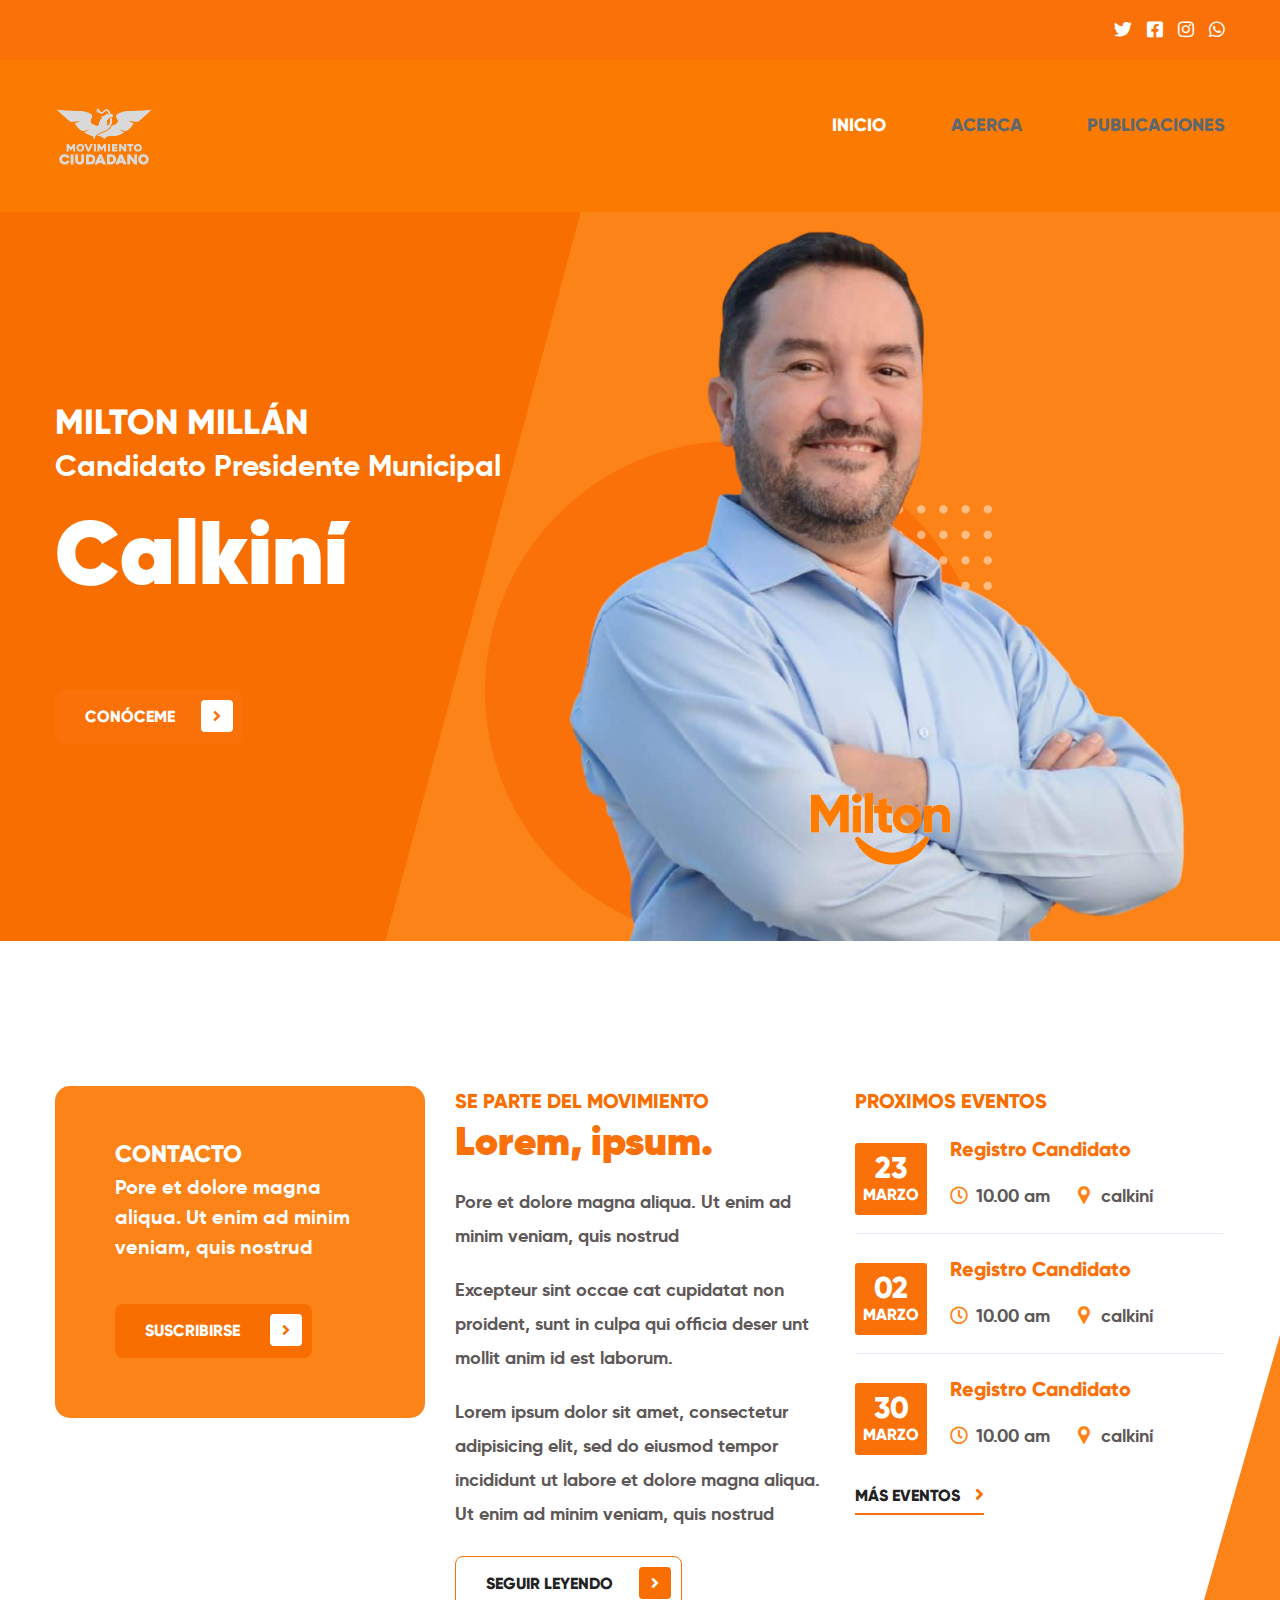
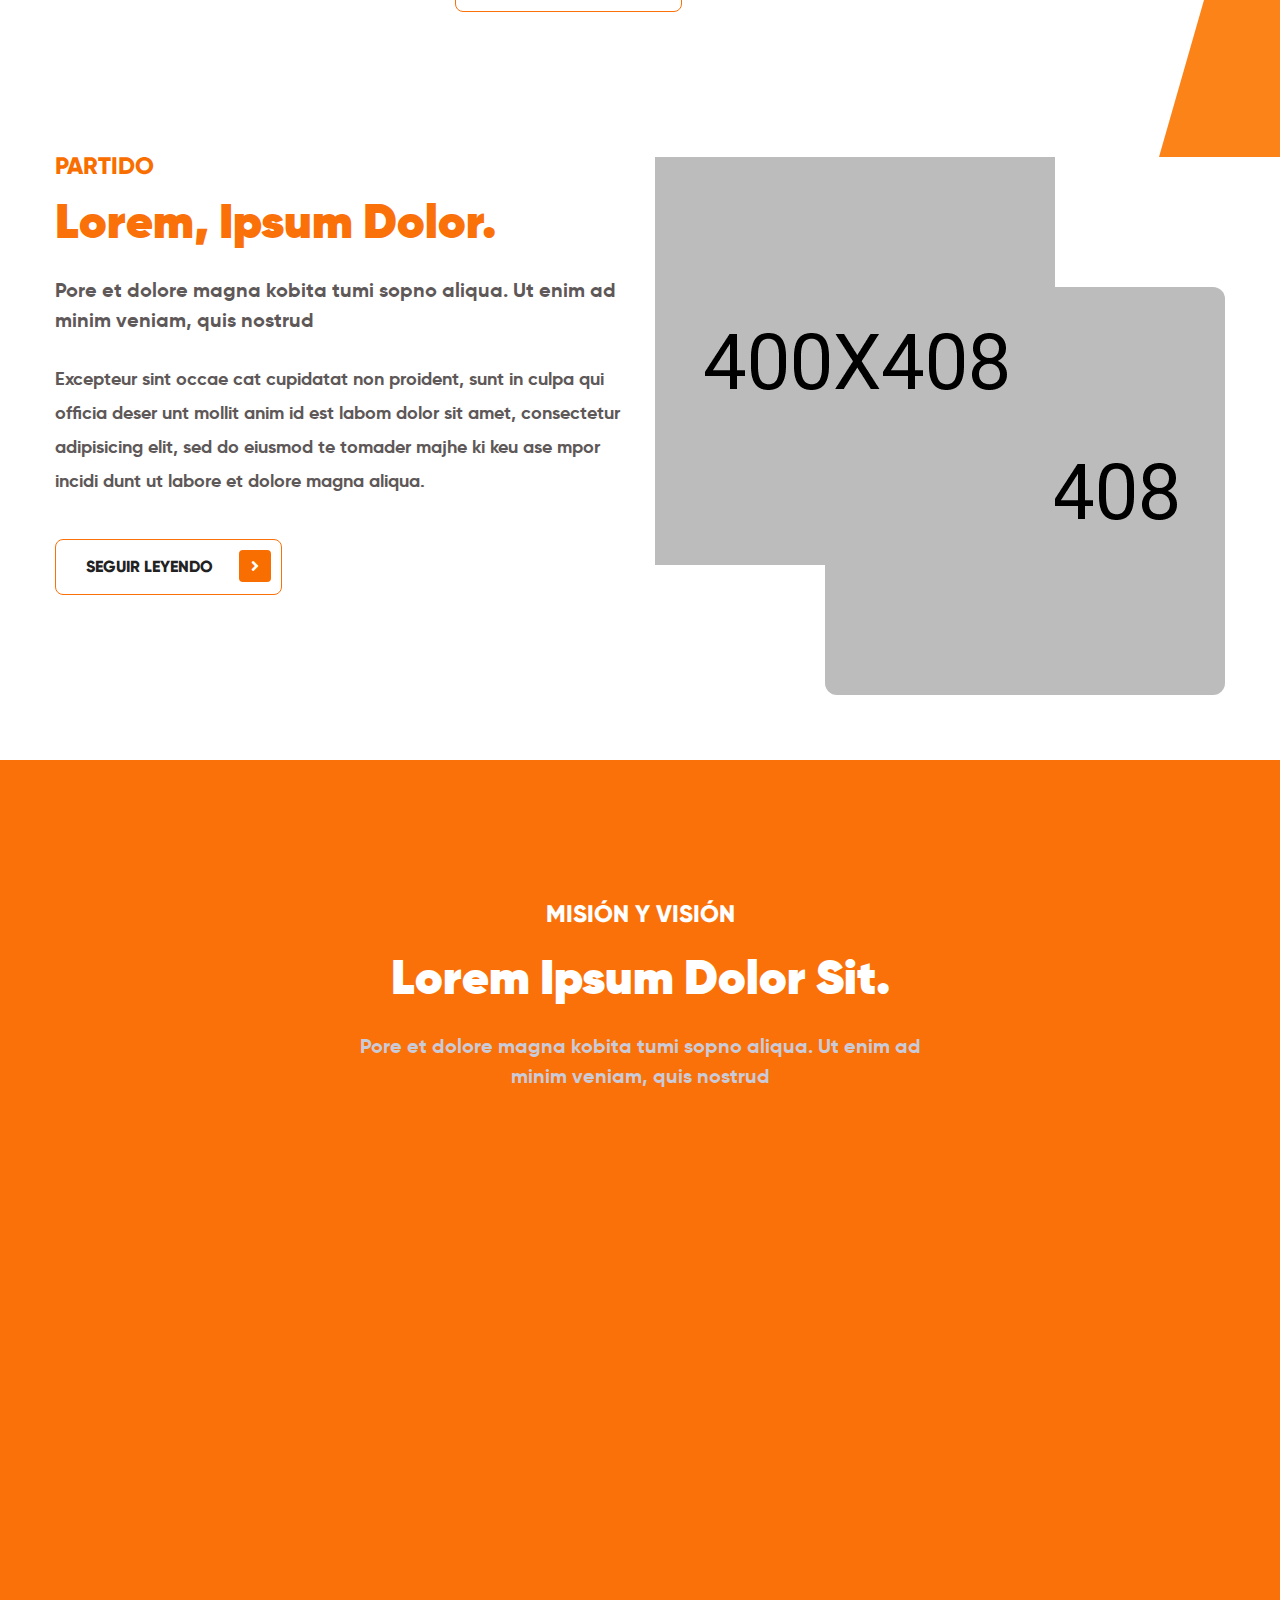
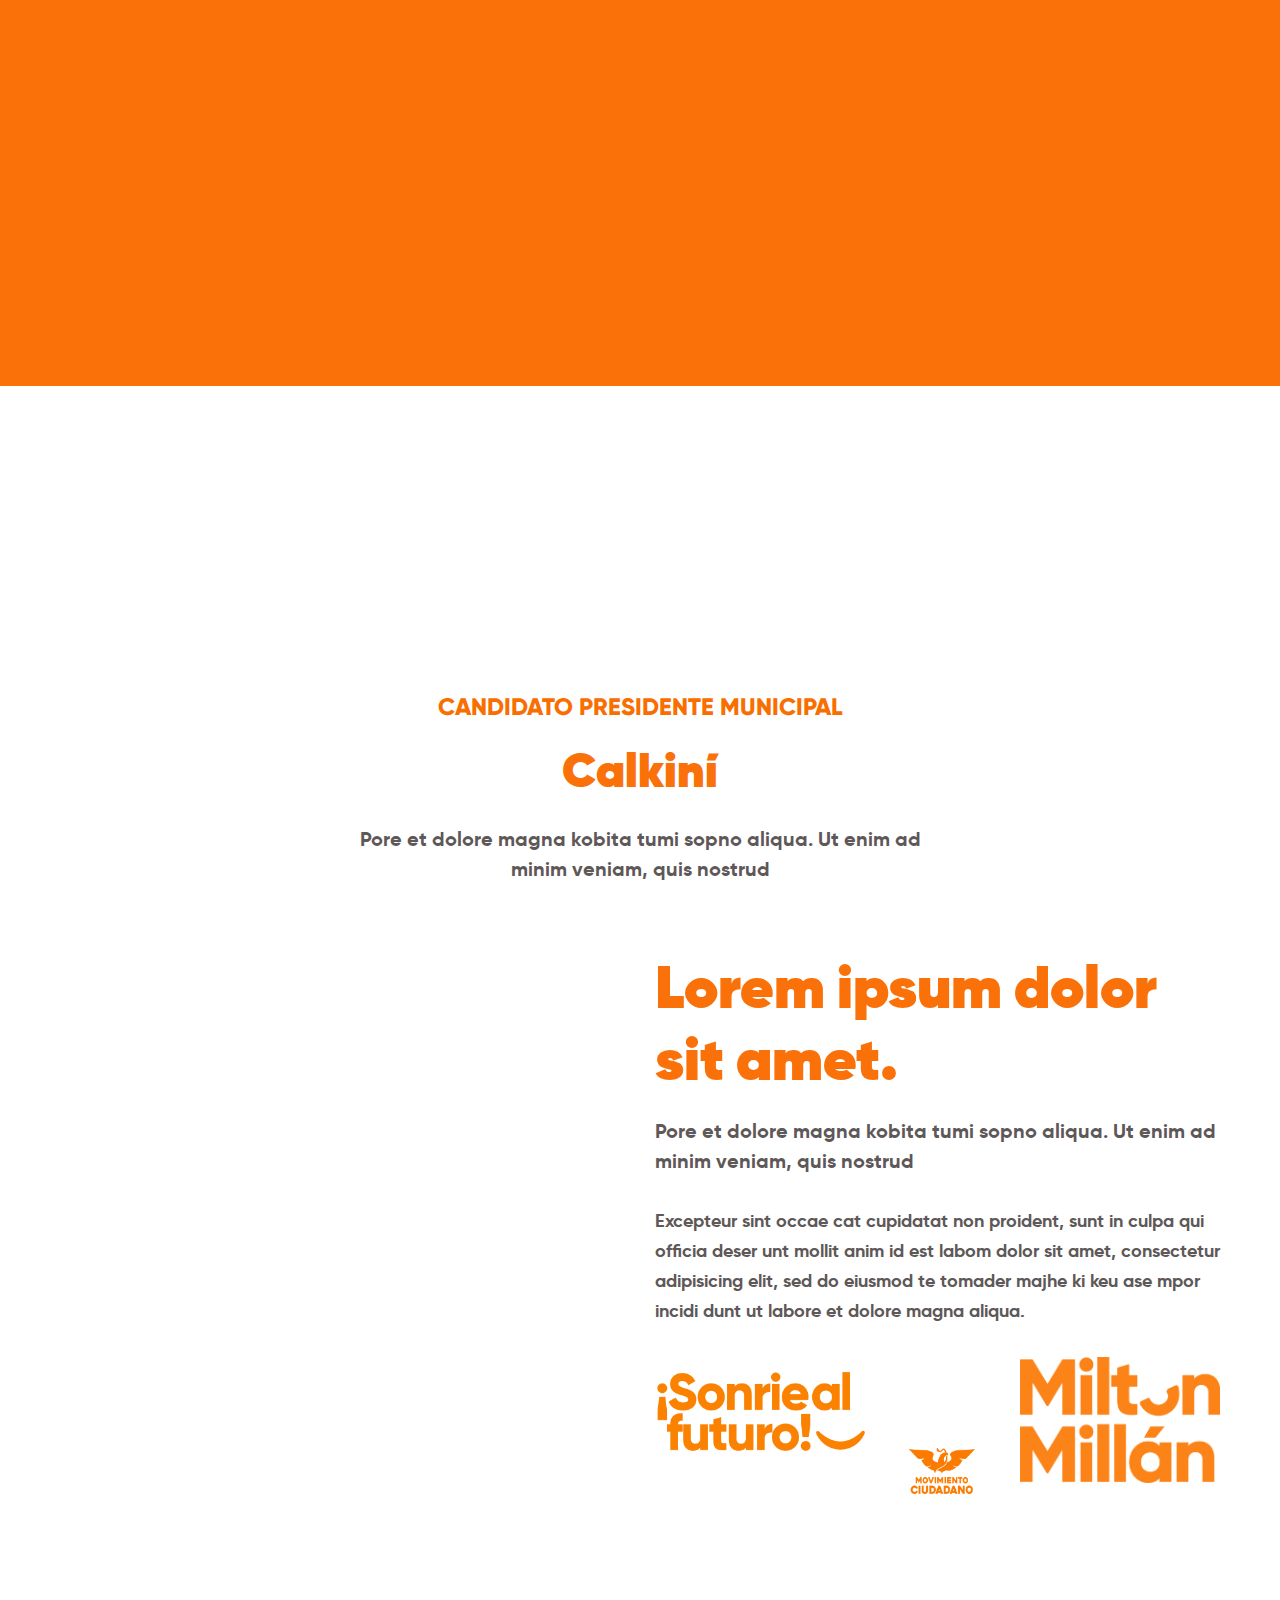
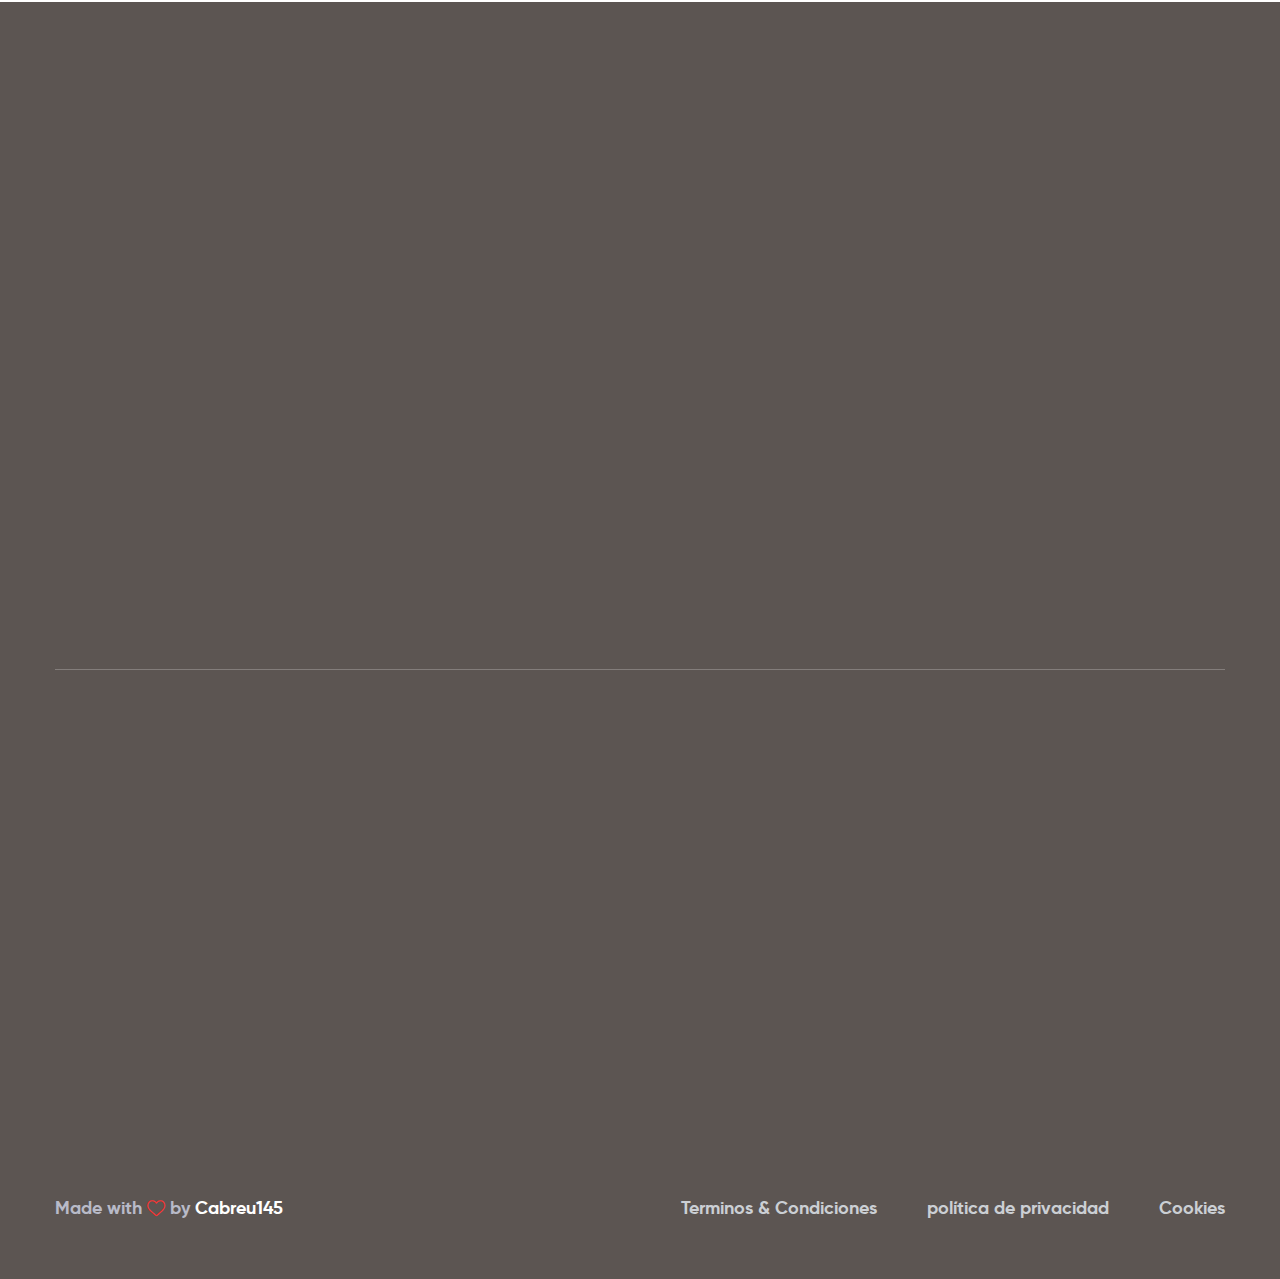
==== index.html @ 4117fc99 "s" ====
<!DOCTYPE html>
<html lang="es">

<head>
    <meta charset="UTF-8">
    <meta name="viewport" content="width=device-width, initial-scale=1.0">
    <meta http-equiv="X-UA-Compatible" content="ie=edge">
    <title>Milton Millán</title>
    <link rel="apple-touch-icon" sizes="180x180" href="assets/images/favicons/apple-touch-icon.png">
    <link rel="icon" type="image/png" sizes="32x32" href="assets/images/favicons/favicon-32x32.png">
    <link rel="icon" type="image/png" sizes="16x16" href="assets/images/favicons/favicon-16x16.png">
    <link rel="manifest" href="assets/images/favicons/site.webmanifest">

    <!-- Fonts-->
    <link rel="preconnect" href="https://fonts.gstatic.com">
    <link
        href="https://fonts.googleapis.com/css2?family=Roboto:ital,wght@0,100;0,300;0,400;0,500;0,700;0,900;1,100;1,300;1,400;1,500;1,700;1,900&display=swap"
        rel="stylesheet">

    <!-- Css-->
    <link rel="stylesheet" href="assets/css/animate.min.css">
    <link rel="stylesheet" href="assets/css/bootstrap.min.css">
    <link rel="stylesheet" href="assets/css/owl.carousel.min.css">
    <link rel="stylesheet" href="assets/css/owl.theme.default.min.css">
    <link rel="stylesheet" href="assets/css/magnific-popup.css">
    <link rel="stylesheet" href="assets/css/fontawesome-all.min.css">
    <link rel="stylesheet" href="assets/css/swiper.min.css">
    <link rel="stylesheet" href="assets/css/bootstrap-select.min.css">
    <link rel="stylesheet" href="assets/css/jarallax.css">

    <link rel="stylesheet" href="assets/css/jquery.mCustomScrollbar.min.css">
    <link rel="stylesheet" href="assets/css/bootstrap-datepicker.min.css">
    <link rel="stylesheet" href="assets/css/vegas.min.css">
    <link rel="stylesheet" href="assets/css/nouislider.min.css">
    <link rel="stylesheet" href="assets/css/nouislider.pips.css">
    <link rel="stylesheet" href="assets/css/polimark.css">
    <link rel="stylesheet" href="assets/css/gilroy-fonts.css">
    <!-- Template styles -->
    <link rel="stylesheet" href="assets/css/style.css">
    <link rel="stylesheet" href="assets/css/responsive.css">

</head>

<body>

    <div class="preloader">
        <img src="assets/images/loader.png" class="preloader__image" alt="">
    </div><!-- /.preloader -->

    <div class="page-wrapper">

        <div class="site-header__header-one-wrap clearfix">
            <div class="header_top_three">
                <div class="container">
                    <div class="header_top_three_inner clearfix">

                        <div class="header_top_three_inner_left float-left">
                            <ul id="estado" class="header_top_three_inner_contact_info list-unstyled" style="color: white;">
                                <script>
                                    var estado = document.querySelector('#estado')
                                    var clima = document.querySelector('#clima')

                                    fetch('http://api.weatherapi.com/v1/current.json?key=8ac65309ca194f528bc193211211004&q=calkini-campeche-mexico')
                                    .then(res => res.json())
                                    .then(data=>{
                                        console.log(data)
                                        estado.innerHTML = `<li><span class="fas fa-thermometer-half"></span>${data.current.temp_c } °C  ${data.location.name}, ${data.location.region}.</li>`;
                                        
                                    })
                                </script>
                            </ul>
                        </div>

                        <div class="header_top_three_inner_right float-right">
                            <div class="header_top_three_inner_right_social">
                                <div class="header_top_three_inner_right_social-list">
                                    <a href="#" aria-label="twitter"><i class="fab fa-twitter"></i></a>
                                    <a href="#" aria-label="facebook"><i class="fab fa-facebook-square"></i></a>
                                    <a href="#" aria-label="instagram"><i class="fab fa-instagram"></i></a>
                                    <a href="#" aria-label="whatsapp"><i class="fab fa-whatsapp"></i></a> 
                                </div>
                            </div>
                        </div>

                    </div>
                </div>
            </div>


            <header class="main-nav__header-one" >
                <div class="container">
                    <nav class="header-navigation one stricky">
                        <div class="container-box clearfix">
                            <!-- Brand and toggle get grouped for better mobile display -->
                            <div class="main-nav__left main-nav__left_one float-left">
                                <div class="logo_one">
                                    <a href="index.html" class="main-nav__logo">
                                        <img src="assets/images/logo-mc-ft.png" style="width: 50%;" class="main-logo"
                                            alt="Awesome Image">
                                    </a>
                                </div>
                                <a href="#" class="side-menu__toggler" >
                                    <i class="fa fa-bars" style="background-color: white;"></i>
                                </a>
                            </div>

                            <div class="main-nav__main-navigation one float-right">
                                <ul class=" main-nav__navigation-box float-left">
                                    <li class="dropdown current">
                                        <a href="index.html">Inicio</a>
                                    </li>
                                    <li><a href="#">Acerca</a></li>
                                    <li class="dropdown">
                                        <a href="#">Publicaciones</a>
                                    </li>
                                    
                                </ul>
                                
                            </div><!-- /.navbar-collapse -->
                        </div>
                    </nav>
                </div>
            </header>
        </div>

        <!--Main Slider Start-->
        <section class="main-slider-one">
            <div class="main-slider-one-shape-round"></div>
            <div class="main-slider-shape-dots"><img src="assets/images/shapes/main-slider-shape-dots.png" alt=""></div>
            <div class="main-slider-small-round"><div style="padding-top: 40px; padding-right: 20px;"><img src="assets/images/miltonsmile.png"style="width: 150%;" ></div></div>
            <div class="main-slider-img"><img src="assets/images/mil2.png" style="width: 80%;" alt=""></div>
            <div class="container">
                <div class="row">
                    <div class="col-xl-12">
                        <div class="main-slider-one-left-content">
                            <div class="main-slider-one-shape-bg"></div>
                            <div class="main_slider_one_left">
                                <h4>Milton Millán</h4>
                                <p>Candidato Presidente Municipal </p>
                                <h2>Calkiní</h2>
                                <a href="#" class="thm-btn">Conóceme<i class="fa fa-angle-right"></i></a>
                            </div>
                        </div>
                    </div>
                </div>
            </div>
        </section>

        <!--Top Section One Start-->
        <section class="top_section_one">
            <div class="top_section_one_shape_2"
                style="background-image: url(assets/images/shapes/image.png)"></div>
            <div class="container">
                <div class="row">
                    <div class="col-xl-4">
                        <div class="donation_taker">
                            <div class="top_section_one_shape_1"></div>
                            <div class="donation_taker_content_inner">
                                <div class="donation_taker_content">
                                    <h3 style="color: white;">Contacto</h3>
                                    
                                    <p>Pore et dolore magna aliqua. Ut enim ad minim veniam, quis nostrud</p>
                                </div>
                                <div class="donation_taker_input_box">
                                    
                                </div>
                                <div class="donation_taker_btn">
                                    <a href="#" class="thm-btn">Suscribirse <i
                                            class="fa fa-angle-right"></i></a>
                                </div>
                            </div>
                        </div>
                    </div>
                    <div class="col-xl-4">
                        <div class="top_section_one_preface">
                            <div class="top_section_one_preface_title">
                                <h4>Se parte del movimiento</h4>
                                <h2>Lorem, ipsum.</h2>
                            </div>
                            <div class="top_section_one_preface_text">
                                <p class="text-1">Pore et dolore magna aliqua. Ut enim ad minim veniam, quis nostrud</p>
                                <p class="text-2">Excepteur sint occae cat cupidatat non proident, sunt in culpa qui
                                    officia deser unt mollit anim id est laborum.</p>
                                <p class="text-3">Lorem ipsum dolor sit amet, consectetur adipisicing elit, sed do
                                    eiusmod tempor incididunt ut labore et dolore magna aliqua. Ut enim ad minim veniam,
                                    quis nostrud</p>
                            </div>
                            <div class="top_section_one_preface_btn">
                                <a href="#" class="thm-btn">Seguir leyendo<i class="fa fa-angle-right"></i></a>
                            </div>
                        </div>
                    </div>
                    <div class="col-xl-4">
                        <div class="upcomming-events">
                            <h4 class="upcomming-events_title">Proximos Eventos</h4>
                            <ul class="upcomming-events-list list-unstyled">
                                <li>
                                    <div class="events_date">
                                        <h4>23</h4><span>Marzo</span>
                                    </div>
                                    <div class="events_content">
                                        <p><a href="#">Registro Candidato</a></p>
                                        <ul class="time-location list-unstyled">
                                            <li><i class="far fa-clock"></i>10.00 am</li>
                                            <li><i class="icon-005-pin"></i>calkiní</li>
                                        </ul>
                                    </div>
                                </li>
                                <li>
                                    <div class="events_date">
                                        <h4>02</h4><span>Marzo</span>
                                    </div>
                                    <div class="events_content">
                                        <p><a href="#">Registro Candidato</a></p>
                                        <ul class="time-location list-unstyled">
                                            <li><i class="far fa-clock"></i>10.00 am</li>
                                            <li><i class="icon-005-pin"></i>calkiní</li>
                                        </ul>
                                    </div>
                                </li>
                                <li>
                                    <div class="events_date">
                                        <h4>30</h4><span>Marzo</span>
                                    </div>
                                    <div class="events_content">
                                        <p><a href="#">Registro Candidato</a></p>
                                        <ul class="time-location list-unstyled">
                                            <li><i class="far fa-clock"></i>10.00 am</li>
                                            <li><i class="icon-005-pin"></i>calkiní</li>
                                        </ul>
                                    </div>
                                </li>
                            </ul>
                            <div class="upcomming-events_btn">
                                <a href="#">Más eventos<i class="fa fa-angle-right"></i></a>
                            </div>
                        </div>
                    </div>
                </div>
            </div>
        </section>
        <!--Top Section One End-->

        

        <!--About One Start-->
        <section class="about_one">
            <div class="container">
                <div class="row">
                    <div class="col-xl-6 col-lg-6">
                        <div class="about_one_left">
                            <div class="block-title text-left">
                                <h4>Partido</h4>
                                <h2>Lorem, ipsum dolor.</h2>
                                <p class="block-title-text">Pore et dolore magna kobita tumi sopno aliqua. Ut enim ad
                                    minim veniam, quis nostrud</p>
                            </div>
                            <div class="about_one_left_text">
                                <p>Excepteur sint occae cat cupidatat non proident, sunt in culpa qui officia deser unt
                                    mollit anim id est labom dolor sit amet, consectetur adipisicing elit, sed do
                                    eiusmod te tomader majhe ki keu ase mpor incidi dunt ut labore et dolore magna
                                    aliqua.</p>
                            </div>
                            <div class="top_section_one_preface_btn about_one_btn">
                                <a href="#" class="thm-btn">Seguir Leyendo<i class="fa fa-angle-right"></i></a>
                            </div>
                        </div>
                    </div>
                    <div class="col-xl-6 col-lg-6">
                        <div class="about_one_right">
                            <div class="">
                                <img src="assets/images/about/about-one-img-1.jpg" alt="">
                                <div class="about_one_right_last_img">
                                    <img src="assets/images/about/about-one-img-2.jpg" alt="">
                                </div>
                            </div>
                        </div>
                    </div>
                </div>
            </div>
        </section>
        <!--About One End-->

        <!--Mission_And_Vission Start-->
        <section class="mission_and_vission">
            <div class="container">
                <div class="block-title text-center">
                    <h4>Misión y Visión</h4>
                    <h2>Lorem ipsum dolor sit.</h2>
                    <p class="block-title-text">Pore et dolore magna kobita tumi sopno aliqua. Ut enim ad<br>minim
                        veniam, quis nostrud</p>
                </div>
                <div class="row" >
                    <div class="col-xl-4 col-lg-4">
                        <!--Mission_And_Vission Single-->
                        <div class="mission_and_vission_single wow fadeInUp" >
                            <div class="mission_and_vission_img">
                                <img src="assets/images/resources/mission_and_vission_img-1.jpg" alt="">
                            </div>
                            <div class="mission_and_vission_content">
                                <h4>Misión</h4>
                                <h3><a href="#">Lorem, ipsum.</a></h3>
                                <p>Excepteur sint occae cat cupidatat non proident, sunt in culpa qui officia deser unt
                                    mollit anim id est labom </p>
                                <div class="mission_and_vission_arrow">
                                    <a href="#"><span class="icon-001-right-arrow"></span></a>
                                </div>
                            </div>
                        </div>
                    </div>
                    <div class="col-xl-4 col-lg-4">
                        <!--Mission_And_Vission Single-->
                        <div class="mission_and_vission_single wow fadeInUp" data-wow-delay="100ms">
                            <div class="mission_and_vission_img">
                                <img src="assets/images/resources/mission_and_vission_img-2.jpg" alt="">
                            </div>
                            <div class="mission_and_vission_content">
                                <h4>Visión</h4>
                                <h3><a href="#">Lorem, ipsum.</a></h3>
                                <p>Excepteur sint occae cat cupidatat non proident, sunt in culpa qui officia deser unt
                                    mollit anim id est labom </p>
                                <div class="mission_and_vission_arrow">
                                    <a href="#"><span class="icon-001-right-arrow"></span></a>
                                </div>
                            </div>
                        </div>
                    </div>
                    <div class="col-xl-4 col-lg-4">
                        <!--Mission_And_Vission Single-->
                        <div class="mission_and_vission_single wow fadeInUp" data-wow-delay="200ms">
                            <div class="mission_and_vission_img">
                                <img src="assets/images/resources/mission_and_vission_img-3.jpg" alt="">
                            </div>
                            <div class="mission_and_vission_content">
                                <h4>Plan de acción</h4>
                                <h3><a href="#">Trabajar juntos.</a></h3>
                                <p>Excepteur sint occae cat cupidatat non proident, sunt in culpa qui officia deser unt
                                    mollit anim id est labom </p>
                                <div class="mission_and_vission_arrow">
                                    <a href="#"><span class="icon-001-right-arrow"></span></a>
                                </div>
                            </div>
                        </div>
                    </div>
                </div>
            </div>
        </section>
        <!--Mission_And_Vission End-->

        <!--Volunteer One Start-->
        <section class="volunteer_one">
            <div class="container">
                <div class="row">
                    <div class="col-xl-12">
                        <div class="volunteer_one_inner wow fadeInUp">
                            <div class="volunteer_one_inner_left">
                                <h4 style="color: white;">Contactanos</h4>
                                <h2>Redes Sociales</h2>
                                <a href="" class="icon-button twitter"><i class="fab fa-twitter"></i><span></span></a>
                                <a href="" class="icon-button facebook"><i class="fab fa-facebook"></i><span></span></a>
                                <a href="" class="icon-button instagram"><i class="fab fa-instagram"></i><span></span></a>
                                <a href="" class="icon-button whastapp"><i class="fab fa-whatsapp"></i><span></span></a>
                            </div>
                            <div class="volunteer_one_inner_right">
                                <a href="#" class="thm-btn">Contacto<i
                                        class="fa fa-angle-right"></i></a>
                            </div>
                        </div>
                    </div>
                </div>
            </div>
        </section>
        <!--Volunteer One End-->

        <!--Candidate One Start-->
        <section class="candidate_one">
            <div class="container">
                <div class="block-title text-center">
                    <h4>Candidato Presidente Municipal</h4>
                    <h2>Calkiní</h2>
                    <p class="block-title-text">Pore et dolore magna kobita tumi sopno aliqua. Ut enim ad<br>minim
                        veniam, quis nostrud</p>
                </div>
                <div class="row" >
                    <div class="col-xl-5 col-lg-5">
                        <div class="candidate_one_left wow slideInLeft" data-wow-delay="100ms">
                            <div class="candidate_one_img">
                                <img src="assets/images/miltonpresen.png" alt="">
                                <div class="candidate_one_video_box">
                                    <a href="https://www.youtube.com/watch?v=i9E_Blai8vk"
                                        class="candidate_one_video__btn video-popup"><i class="icon-006-play"></i></a>
                                </div>
                            </div>
                        </div>
                    </div>
                    <div class="col-xl-7 col-lg-7">
                        <div class="candidate_one_right">
                            <div class="candidate_one_right_title">
                                <h2>Lorem ipsum dolor sit amet.</h2>
                                <p>Pore et dolore magna kobita tumi sopno aliqua. Ut enim ad minim veniam, quis nostrud
                                </p>
                            </div>
                            <div class="candidate_one_right_text">
                                <p>Excepteur sint occae cat cupidatat non proident, sunt in culpa qui officia deser unt
                                    mollit anim id est labom dolor sit amet, consectetur adipisicing elit, sed do
                                    eiusmod te tomader majhe ki keu ase mpor incidi dunt ut labore et dolore magna
                                    aliqua.</p>
                            </div>
                            <div class="candidate_one_signature">
                                <div class="candidate_one_signature_img" >
                                    <img src="assets/images/sonrie.png" style="width: 320px;" alt="">
                                </div>
                                <div class="candidate_one_signature_text">
                                    <img src="assets/images/logocool.png" style="width: 200px;" alt="">
                                </div>
                            </div>
                        </div>
                    </div>
                </div>
            </div>
        </section>
        <!--Candidate One End-->
        
        

        <!--Site Footer One Start-->
        <footer class="site_footer_one">
            <div class="container">
                <div class="site_footer_one_top">
                    <div class="row">
                        <div class="col-xl-4 col-lg-4 wow fadeInUp">
                            <div class="footer-widget__column footer-widget__our_campaign">
                                <div class="footer-widget__title">
                                    <h3>Precampaña</h3>
                                </div>
                                <ul class="footer-widget__our_campaign_list list-unstyled">
                                    <li>
                                        <div class="footer-widget__our_campaign_image">
                                            <img src="assets/images/resources/campaign-1-img-1.jpg" alt="">
                                        </div>
                                        <div class="footer-widget__our_campaign_content">
                                            <h4>Reunion Virtual <span>Marzo 24, 2021</span></h4>
                                            <p><a href="#">Lorem ipsum dolor sit amet consectetur.</a>
                                            </p>
                                        </div>
                                    </li>
                                    <li>
                                        <div class="footer-widget__our_campaign_image">
                                            <img src="assets/images/resources/campaign-1-img-2.jpg" alt="">
                                        </div>
                                        <div class="footer-widget__our_campaign_content">
                                            <h4>Conociendo al candidato <span>Marzo 24, 2021</span></h4>
                                            <p><a href="#">Lorem ipsum dolor sit amet consectetur.</a>
                                            </p>
                                        </div>
                                    </li>
                                    <li>
                                        <div class="footer-widget__our_campaign_image">
                                            <img src="assets/images/resources/campaign-1-img-3.jpg" alt="">
                                        </div>
                                        <div class="footer-widget__our_campaign_content">
                                            <h4>Elección  <span>Marzo 24, 2021</span></h4>
                                            <p><a href="#">Lorem ipsum dolor sit amet consectetur.</a>
                                            </p>
                                        </div>
                                    </li>
                                </ul>
                            </div>
                        </div>
                        <div class="col-xl-4 col-lg-4 wow fadeInUp" data-wow-delay="100ms">
                            <div class="footer-widget__column footer-widget__our_campaign">
                                <div class="footer-widget__title">
                                    <h3>Campaña</h3>
                                </div>
                                <ul class="footer-widget__our_campaign_list list-unstyled">
                                    <li>
                                        <div class="footer-widget__our_campaign_image">
                                            <img src="assets/images/resources/campaign-2-img-1.jpg" alt="">
                                        </div>
                                        <div class="footer-widget__our_campaign_content">
                                            <h4>Inicio de  Campaña <span>Abril 01, 2021</span></h4>
                                            <p><a href="#">Lorem ipsum dolor sit amet consectetur.</a>
                                            </p>
                                        </div>
                                    </li>
                                    <li>
                                        <div class="footer-widget__our_campaign_image">
                                            <img src="assets/images/resources/campaign-2-img-2.jpg" alt="">
                                        </div>
                                        <div class="footer-widget__our_campaign_content">
                                            <h4>Escuchando a la gente <span>Abril 01, 2021</span></h4>
                                            <p><a href="#">Lorem ipsum dolor sit amet consectetur.</a>
                                            </p>
                                        </div>
                                    </li>
                                    <li>
                                        <div class="footer-widget__our_campaign_image">
                                            <img src="assets/images/resources/campaign-2-img-3.jpg" alt="">
                                        </div>
                                        <div class="footer-widget__our_campaign_content">
                                            <h4>Seguimos caminando <span>Abril 24, 2021</span></h4>
                                            <p><a href="#">Lorem ipsum dolor sit amet consectetur.</a>
                                            </p>
                                        </div>
                                    </li>
                                </ul>
                            </div>
                        </div>
                        <div class="col-xl-4 col-lg-4 wow fadeInUp" data-wow-delay="300ms">
                            <div class="footer-widget__column footer-widget__featured_video">
                                <div class="footer-widget__title">
                                    <h3>Video</h3>
                                </div>
                                <div class="footer-widget__featured_video_img">
                                    <img src="assets/images/resources/footer__featured_video_img_1.jpg" alt="">
                                    <div class="featured_video_btn_box">
                                        <a href="https://www.youtube.com/watch?v=i9E_Blai8vk"
                                            class="featured_video_btn video-popup"><i class="icon-006-play"></i></a>
                                    </div>
                                </div>
                                <div class="footer-widget__featured_video_text">
                                    <h4>Platica<span>Marzo 7, 2021</span></h4>
                                    <p>Lorem ipsum dolor sit amet consectetur.</p>
                                </div>
                            </div>
                        </div>
                    </div>
                </div>
                <div class="site_footer_one_bottom">
                    <div class="row">
                        <div class="col-xl-4 col-lg-4 col-md-6 wow fadeInUp" data-wow-delay="100ms">
                            <div class="footer-widget__column footer-widget__about marb">
                                <div class="footer-widget__about_logo">
                                    <a href=""><img   src="assets/images/miltonwhite.png" style="width: 150px;" alt=""></a>
                                </div>
                                <div class="footer-widget__about_logo_text">
                                    <p>Erosor sit amet, consectetur adipisicing elit, sed do eiusmod tempor incididunt
                                        ut labore et dolore magna aliqua. Ut enim ad minim veniam, quis nostrud
                                        exercitation</p>
                                </div>
                                <div class="site_footer_one_bottom__social">
                                    <a href="#"><i class="fab fa-twitter"></i></a>
                                    <a href="#"><i class="fab fa-facebook-square"></i></a>
                                    <a href="#"><i class="fab fa-instagram"></i></a>
                                    <a href="#"><i class="fab fa-whatsapp"></i></a>
                                    
                                </div>
                            </div>
                        </div>
                        <div class="col-xl-4 col-lg-4 col-md-6 wow fadeInUp" data-wow-delay="200ms">
                            <div class="footer-widget__column footer-widget__address marb">
                                <div class="footer-widget__title_two">
                                    <h3>Dirección</h3>
                                </div>
                                <ul class="footer-widget__address_list list-unstyled">
                                    <li>
                                        <div class="icon">
                                            <span class="icon-005-pin"></span>
                                        </div>
                                        <div class="text">
                                            <p>Calkiní , Campeche, México.</p>
                                        </div>
                                    </li>
                                    <li>
                                        <div class="icon">
                                            <span class="icon-003-envelope"></span>
                                        </div>
                                        <div class="text">
                                            <p><a href="#">contacto@mail.com</a></p>
                                        </div>
                                    </li>
                                    <li>
                                        <div class="icon">
                                            <span class="icon-004-phone-call"></span>
                                        </div>
                                        <div class="text">
                                            <p><a href="tel:123-456-098765">+52 987-456-098765</a></p>
                                        </div>
                                    </li>
                                </ul>
                            </div>
                        </div>
                        <div class="col-xl-1 col-lg-1 col-md-6 wow fadeInUp" data-wow-delay="300ms">
                            <div class="footer-widget__column footer-widget__links margin-b-30">
                                <div class="footer-widget__title_two">
                                    <h3>Links</h3>
                                </div>
                                <ul class="footer-widget__links_list list-unstyled">
                                    <li><a href="#">Inicio</a></li>
                                    <li><a href="#">Acerca</a></li>
                                    <li><a href="#">Publicaciones</a></li>
                                    <li><a href="#">Contacto</a></li>
                                    
                                </ul>
                            </div>
                        </div>
                        <div class="col-xl-3 col-lg-3 col-md-6 wow fadeInUp" data-wow-delay="400ms">
                            <div class="footer-widget__column footer-widget__Resource">
                                <div class="footer-widget__title_two">
                                    <h3></h3>
                                </div>
                                <ul class="footer-widget__Resource__links_list list-unstyled">
                                    <li><a href="#"></a></li>
                                    <li><a href="#"></a></li>
                                    <li><a href="#"></a></li>
                                    <li><a href="#"></a></li>
                                </ul>
                            </div>
                        </div>
                    </div>
                </div>
                <div class="site_footer_one_menu">
                    <div class="site_footer_one_menu_Designed_by">
                        <p>Made with<span class="icon-010-heart heart_icon" style="color: rgb(255, 49, 49);"></span>by <span
                            class="name"><a style="color: inherit; text-decoration:none;" href="http://devend.me/newport/">Cabreu145</span></a></p>
                    </div>
                    <ul class="site_footer_one_menu_list list-unstyled">
                        <li><a href="#">Terminos & Condiciones</a></li>
                        <li><a href="privacy.html">política de privacidad</a></li>
                        <li><a href="#">Cookies</a></li>
                    </ul>
                </div>
            </div>
        </footer>
        <!--Site Footer One End-->






    </div><!-- /.page-wrapper -->

    <a href="#" data-target="html" class="scroll-to-target scroll-to-top"><i class="fa fa-angle-up"></i></a>




    <div class="mobile-nav__wrapper">
        <div class="mobile-nav__overlay side-menu__toggler mobile-nav__toggler"></div>
        <div class="mobile-nav__content">
            <span class="mobile-nav__close side-menu__toggler mobile-nav__toggler">
                <i class="fa fa-times"></i>
            </span>
            <div class="logo-box">
                <a href="index.html" aria-label="logo image">
                    <img src="assets/images/miltonwhite.png" style="width: 50%;"  alt="" />
                </a>
            </div>
            <!-- /.logo-box -->
            <div class="mobile-nav__container clearfix"></div>
            <!-- /.mobile-nav__container -->
            <ul  class="mobile-nav__contact list-unstyled">
                <li >
                    <i class="fas fa-thermometer-half"></i>
                    <a id="clima"></a>
                </li>
                <script>
                    var clima = document.querySelector('#clima')

                    fetch('https://api.weatherapi.com/v1/current.json?key=8ac65309ca194f528bc193211211004&q=calkini-campeche-mexico')
                    .then(res => res.json())
                    .then(data=>{
                        console.log(data)
                        clima.innerHTML = `<a>${data.current.temp_c } °C  ${data.location.name}, ${data.location.region}.</a`;
                        
                    })
                </script>
            </ul><!-- /.mobile-nav__contact -->
            <div class="mobile-nav__top">
                <div class="mobile-nav__social">
                    <a href="#" aria-label="twitter"><i class="fab fa-twitter"></i></a>
                    <a href="#" aria-label="facebook"><i class="fab fa-facebook-square"></i></a>
                    <a href="#" aria-label="instagram"><i class="fab fa-instagram"></i></a>
                    <a href="#" aria-label="whatsapp"><i class="fab fa-whatsapp"></i></a>  
                    
                </div><!-- /.mobile-nav__social -->
            </div><!-- /.mobile-nav__top -->
        </div>
    </div>



    <div class="search-popup">
        <div class="search-popup__overlay custom-cursor__overlay">
            <div class="cursor"></div>
            <div class="cursor-follower"></div>
        </div><!-- /.search-popup__overlay -->
        <div class="search-popup__inner">
            <form action="#" class="search-popup__form">
                <input type="text" name="search" placeholder="Type here to Search....">
                <button type="submit"><i class="fa fa-search"></i></button>
            </form>
        </div>
    </div>
    <script
  src="assets/js/sdk.min.js"
  onload="indigitall.init({
    appKey: 'd6d1f0c0-07d5-46e6-b02c-81329aa4c3c4',
    workerPath: 'assets/js/worker.min.js',
  })"
  async>
</script>


    <script src="assets/js/jquery.min.js"></script>
    <script src="assets/js/bootstrap.bundle.min.js"></script>
    <script src="assets/js/owl.carousel.min.js"></script>
    <script src="assets/js/waypoints.min.js"></script>
    <script src="assets/js/jquery.counterup.min.js"></script>
    <script src="assets/js/TweenMax.min.js"></script>
    <script src="assets/js/wow.js"></script>
    <script src="assets/js/jquery.magnific-popup.min.js"></script>
    <script src="assets/js/jquery.ajaxchimp.min.js"></script>
    <script src="assets/js/swiper.min.js"></script>
    <script src="assets/js/typed-2.0.11.js"></script>
    <script src="assets/js/vegas.min.js"></script>
    <script src="assets/js/jquery.validate.min.js"></script>
    <script src="assets/js/bootstrap-select.min.js"></script>
    <script src="assets/js/countdown.min.js"></script>
    <script src="assets/js/jquery.mCustomScrollbar.concat.min.js"></script>
    <script src="assets/js/bootstrap-datepicker.min.js"></script>
    <script src="assets/js/nouislider.min.js"></script>
    <script src="assets/js/isotope.js"></script>
    <script src="assets/js/appear.js"></script>
    <script src="assets/js/jarallax.js"></script>
    <script src="http://maps.google.com/maps/api/js?key=AIzaSyATY4Rxc8jNvDpsK8ZetC7JyN4PFVYGCGM"></script>
    <script src="assets/js/clima.js"></script>

    <!-- template scripts -->
    <script src="assets/js/theme.js"></script>


</body>

</html>
---- assets/css/jarallax.css ----
.jarallax {
    position: relative;
    z-index: 0;
}
.jarallax > .jarallax-img {
    position: absolute;
    object-fit: cover;
    /* support for plugin https://github.com/bfred-it/object-fit-images */
    font-family: 'object-fit: cover;';
    top: 0;
    left: 0;
    width: 100%;
    height: 100%;
    z-index: -1;
}
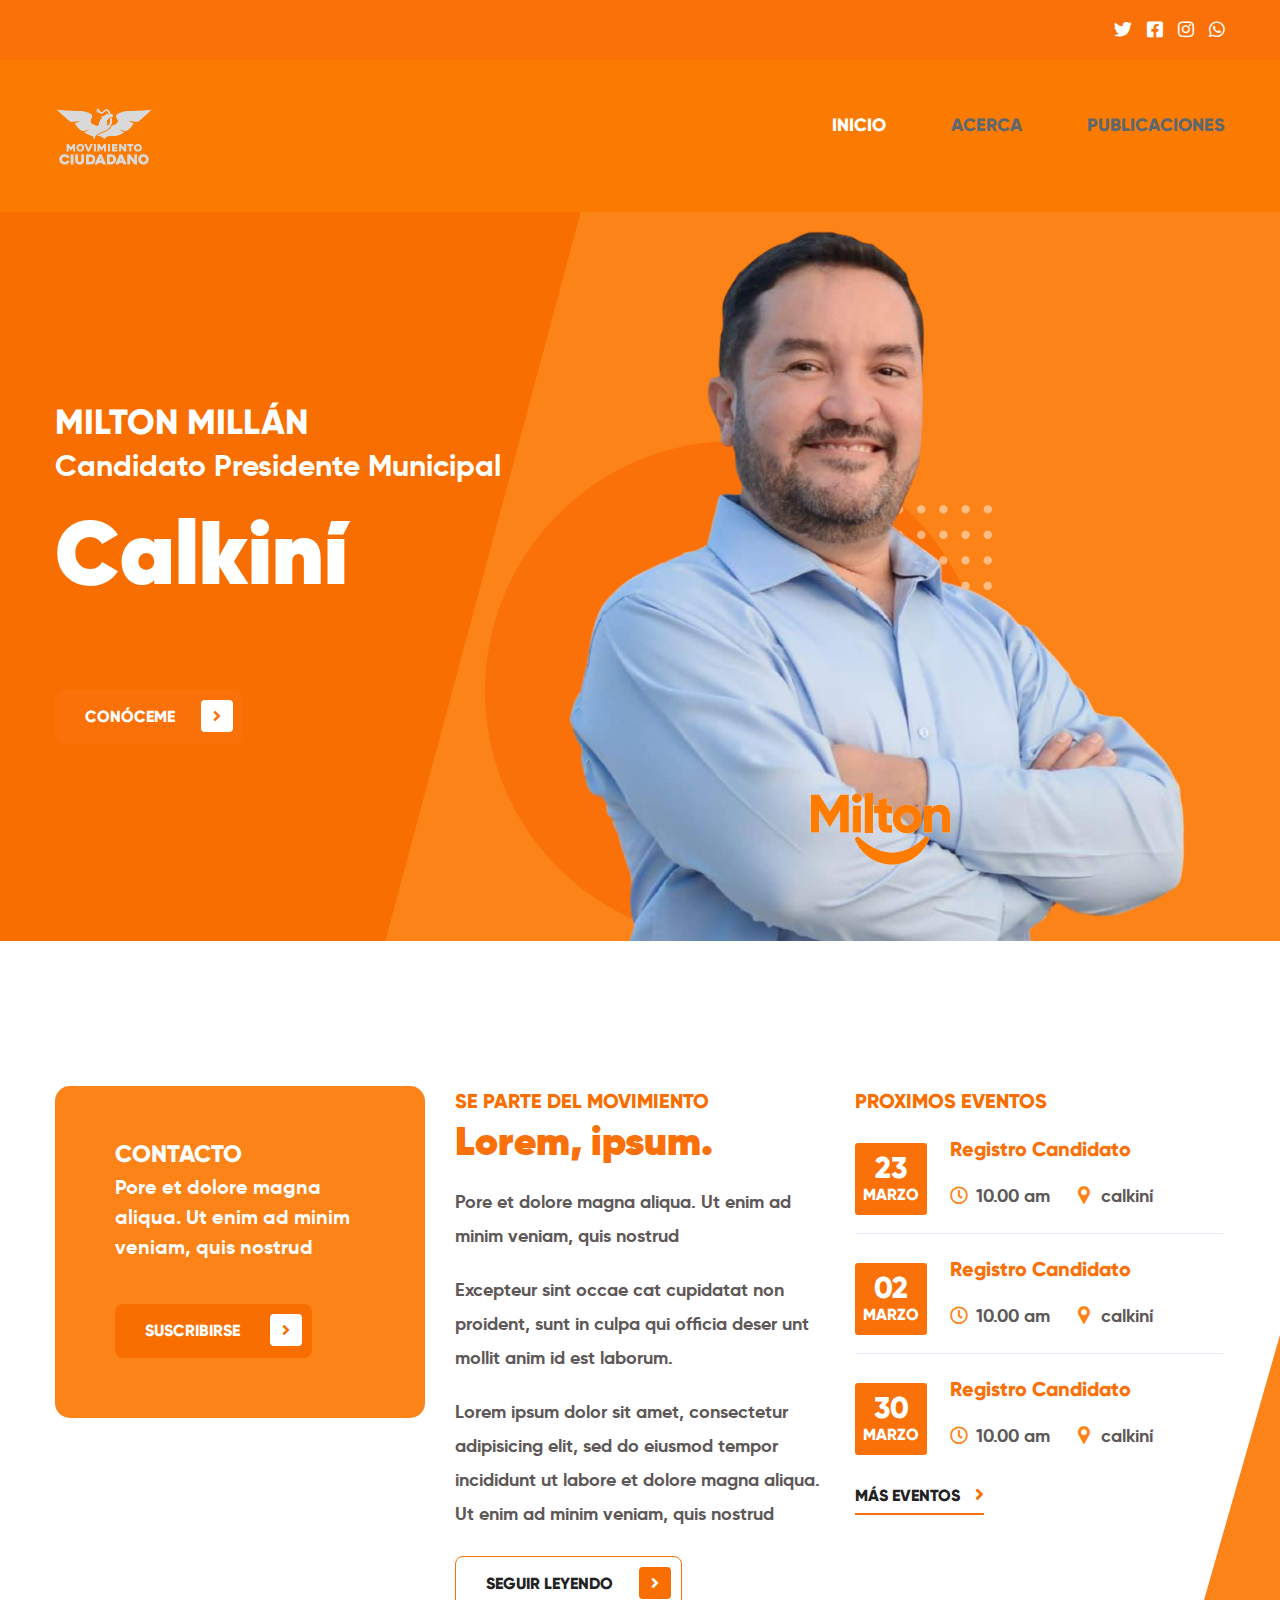
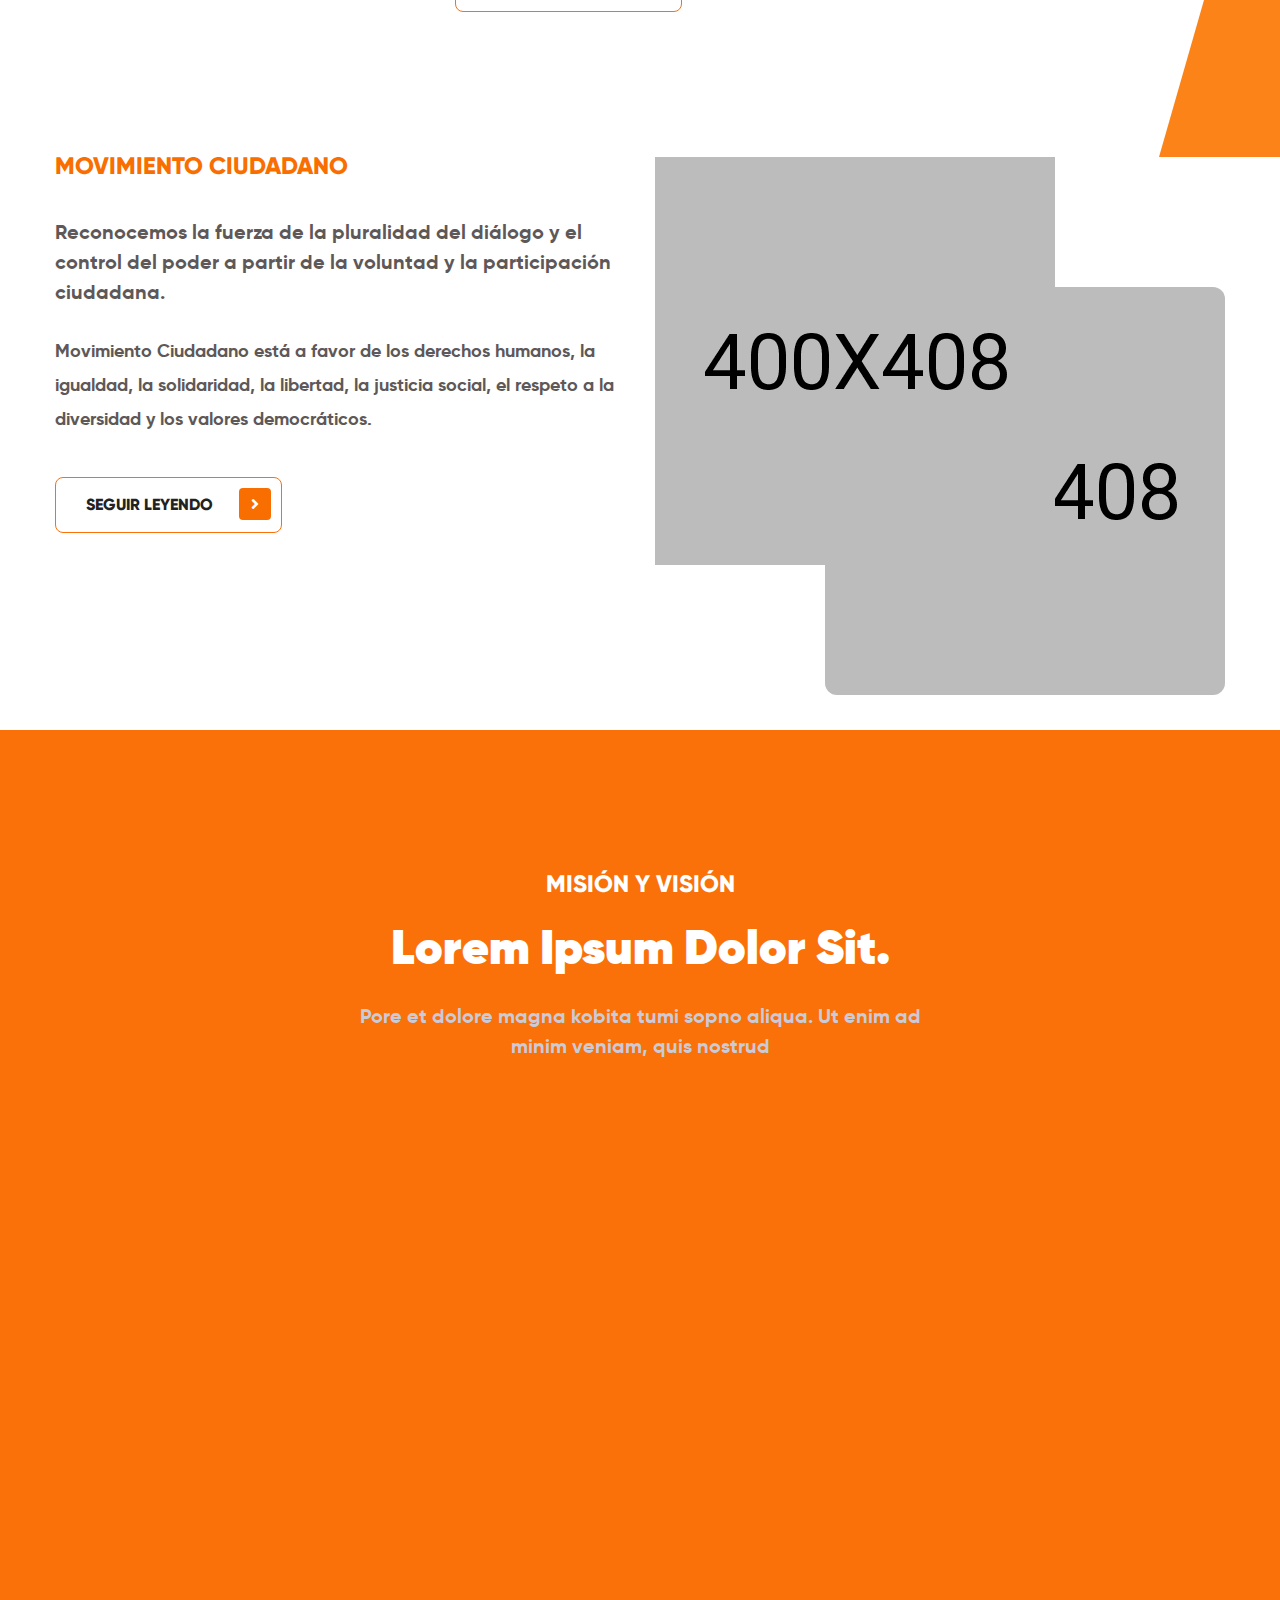
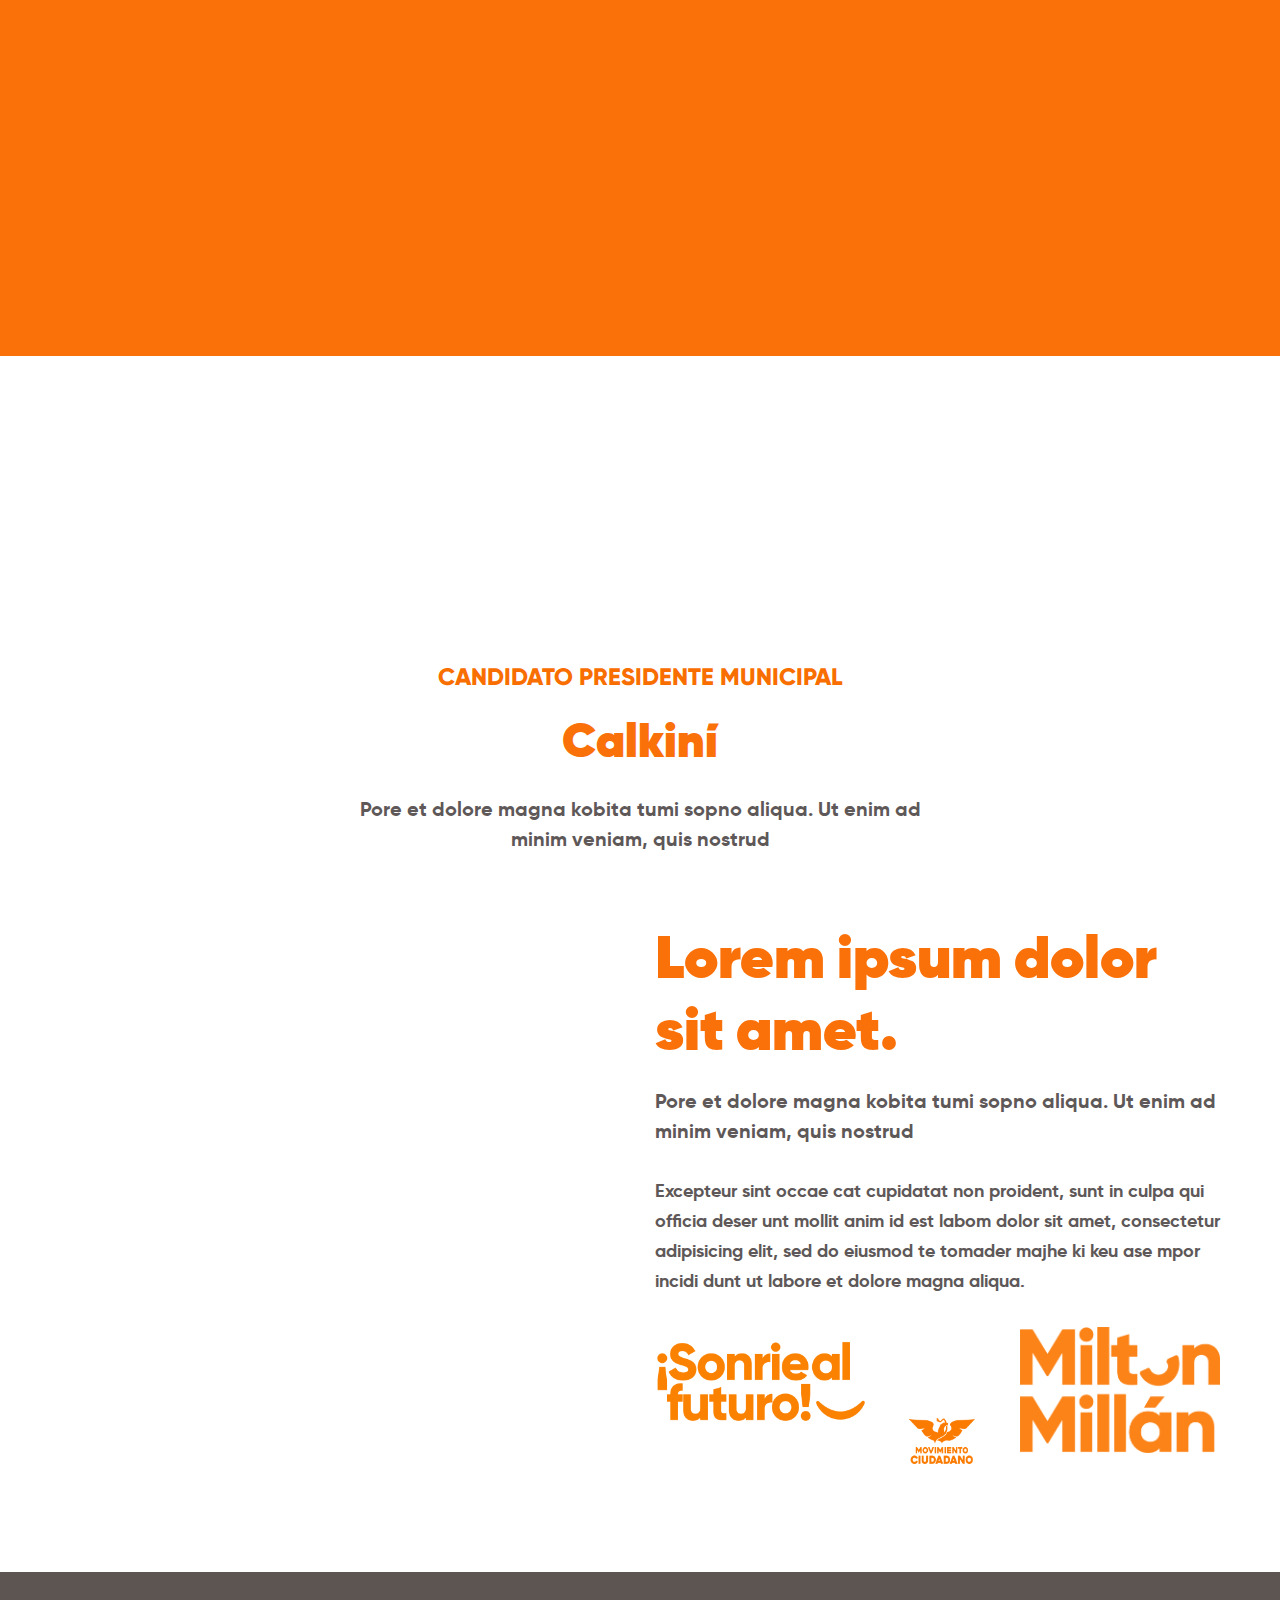
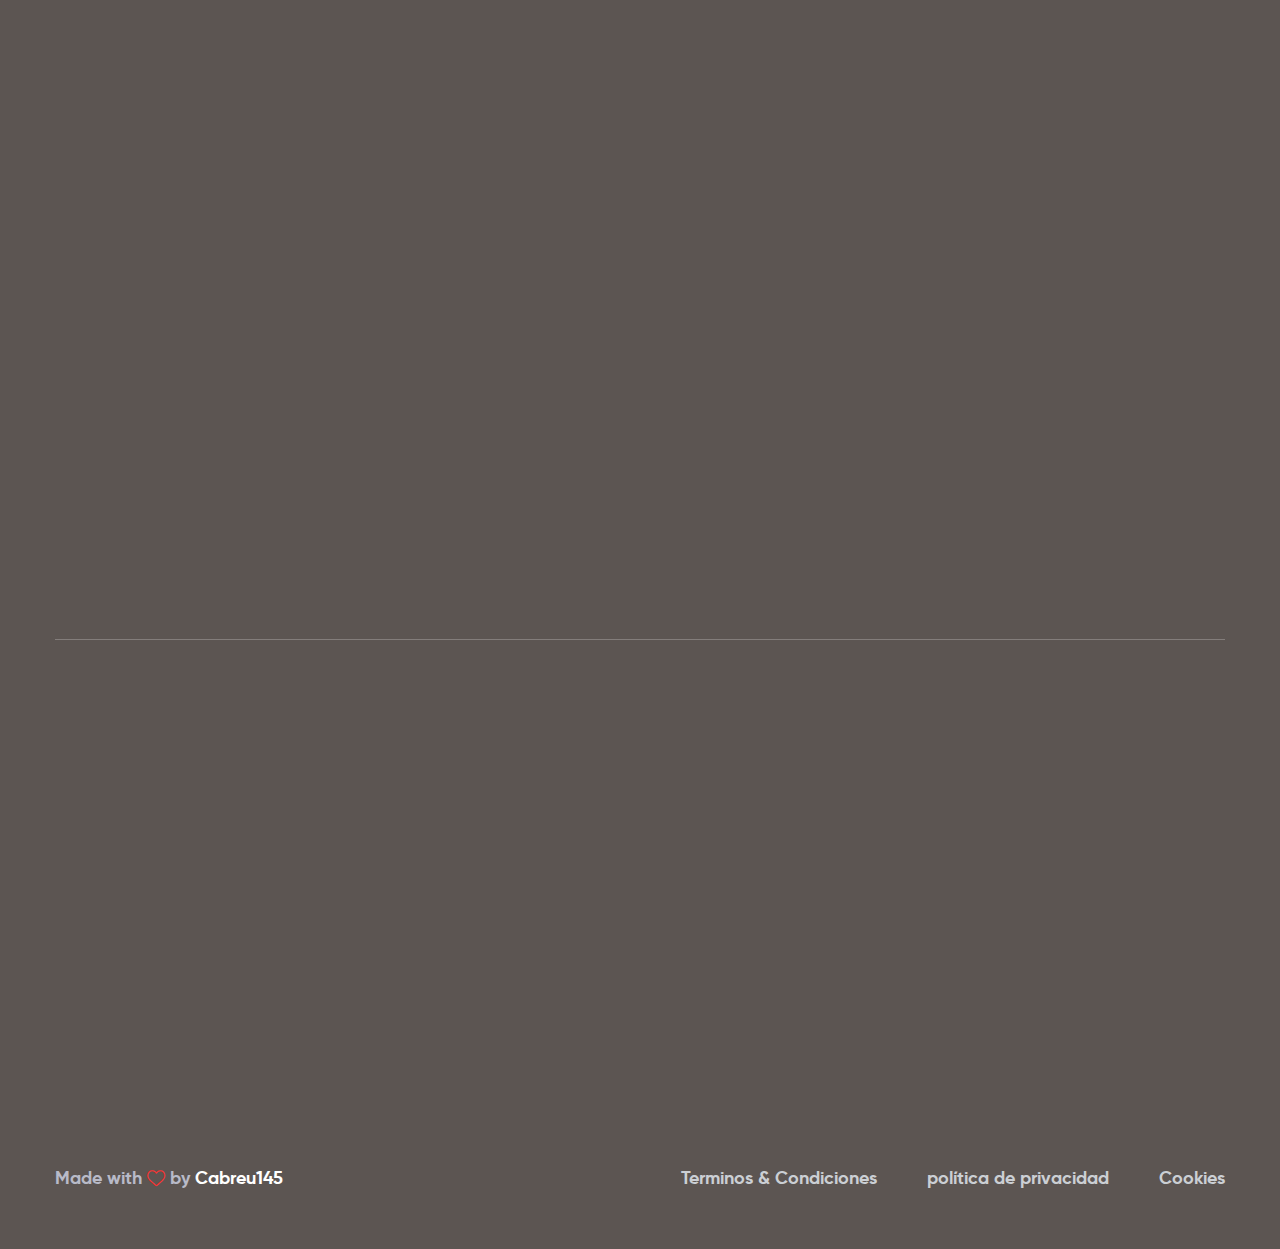
==== commit 421cbc8d: "temp" ====
--- a/index.html
+++ b/index.html
@@ -55,18 +55,19 @@
                     <div class="header_top_three_inner clearfix">
 
                         <div class="header_top_three_inner_left float-left">
-                            <ul id="estado" class="header_top_three_inner_contact_info list-unstyled" style="color: white;">
+                            <ul id="estado" class="header_top_three_inner_contact_info list-unstyled"
+                                style="color: white;">
                                 <script>
                                     var estado = document.querySelector('#estado')
                                     var clima = document.querySelector('#clima')
 
-                                    fetch('http://api.weatherapi.com/v1/current.json?key=8ac65309ca194f528bc193211211004&q=calkini-campeche-mexico')
-                                    .then(res => res.json())
-                                    .then(data=>{
-                                        console.log(data)
-                                        estado.innerHTML = `<li><span class="fas fa-thermometer-half"></span>${data.current.temp_c } °C  ${data.location.name}, ${data.location.region}.</li>`;
-                                        
-                                    })
+                                    fetch('https://api.weatherapi.com/v1/current.json?key=8ac65309ca194f528bc193211211004&q=calkini-campeche-mexico')
+                                        .then(res => res.json())
+                                        .then(data => {
+                                            console.log(data)
+                                            estado.innerHTML = `<li><span class="fas fa-thermometer-half"></span>${data.current.temp_c} °C  ${data.location.name}, ${data.location.region}.</li>`;
+
+                                        })
                                 </script>
                             </ul>
                         </div>
@@ -77,17 +78,17 @@
                                     <a href="#" aria-label="twitter"><i class="fab fa-twitter"></i></a>
                                     <a href="#" aria-label="facebook"><i class="fab fa-facebook-square"></i></a>
                                     <a href="#" aria-label="instagram"><i class="fab fa-instagram"></i></a>
-                                    <a href="#" aria-label="whatsapp"><i class="fab fa-whatsapp"></i></a> 
-                                </div>
-                            </div>
-                        </div>
-
-                    </div>
-                </div>
-            </div>
-
-
-            <header class="main-nav__header-one" >
+                                    <a href="#" aria-label="whatsapp"><i class="fab fa-whatsapp"></i></a>
+                                </div>
+                            </div>
+                        </div>
+
+                    </div>
+                </div>
+            </div>
+
+
+            <header class="main-nav__header-one">
                 <div class="container">
                     <nav class="header-navigation one stricky">
                         <div class="container-box clearfix">
@@ -99,7 +100,7 @@
                                             alt="Awesome Image">
                                     </a>
                                 </div>
-                                <a href="#" class="side-menu__toggler" >
+                                <a href="#" class="side-menu__toggler">
                                     <i class="fa fa-bars" style="background-color: white;"></i>
                                 </a>
                             </div>
@@ -113,9 +114,9 @@
                                     <li class="dropdown">
                                         <a href="#">Publicaciones</a>
                                     </li>
-                                    
+
                                 </ul>
-                                
+
                             </div><!-- /.navbar-collapse -->
                         </div>
                     </nav>
@@ -127,7 +128,10 @@
         <section class="main-slider-one">
             <div class="main-slider-one-shape-round"></div>
             <div class="main-slider-shape-dots"><img src="assets/images/shapes/main-slider-shape-dots.png" alt=""></div>
-            <div class="main-slider-small-round"><div style="padding-top: 40px; padding-right: 20px;"><img src="assets/images/miltonsmile.png"style="width: 150%;" ></div></div>
+            <div class="main-slider-small-round">
+                <div style="padding-top: 40px; padding-right: 20px;"><img src="assets/images/miltonsmile.png"
+                        style="width: 150%;"></div>
+            </div>
             <div class="main-slider-img"><img src="assets/images/mil2.png" style="width: 80%;" alt=""></div>
             <div class="container">
                 <div class="row">
@@ -148,8 +152,7 @@
 
         <!--Top Section One Start-->
         <section class="top_section_one">
-            <div class="top_section_one_shape_2"
-                style="background-image: url(assets/images/shapes/image.png)"></div>
+            <div class="top_section_one_shape_2" style="background-image: url(assets/images/shapes/image.png)"></div>
             <div class="container">
                 <div class="row">
                     <div class="col-xl-4">
@@ -158,15 +161,14 @@
                             <div class="donation_taker_content_inner">
                                 <div class="donation_taker_content">
                                     <h3 style="color: white;">Contacto</h3>
-                                    
+
                                     <p>Pore et dolore magna aliqua. Ut enim ad minim veniam, quis nostrud</p>
                                 </div>
                                 <div class="donation_taker_input_box">
-                                    
+
                                 </div>
                                 <div class="donation_taker_btn">
-                                    <a href="#" class="thm-btn">Suscribirse <i
-                                            class="fa fa-angle-right"></i></a>
+                                    <a href="#" class="thm-btn">Suscribirse <i class="fa fa-angle-right"></i></a>
                                 </div>
                             </div>
                         </div>
@@ -241,7 +243,7 @@
         </section>
         <!--Top Section One End-->
 
-        
+
 
         <!--About One Start-->
         <section class="about_one">
@@ -250,16 +252,14 @@
                     <div class="col-xl-6 col-lg-6">
                         <div class="about_one_left">
                             <div class="block-title text-left">
-                                <h4>Partido</h4>
-                                <h2>Lorem, ipsum dolor.</h2>
-                                <p class="block-title-text">Pore et dolore magna kobita tumi sopno aliqua. Ut enim ad
-                                    minim veniam, quis nostrud</p>
+                                <h4>Movimiento Ciudadano</h4>
+                                <h2></h2>
+                                <p class="block-title-text">Reconocemos la fuerza de la pluralidad del diálogo y el 
+                                    control del poder a partir de la voluntad y la participación ciudadana.</p>
                             </div>
                             <div class="about_one_left_text">
-                                <p>Excepteur sint occae cat cupidatat non proident, sunt in culpa qui officia deser unt
-                                    mollit anim id est labom dolor sit amet, consectetur adipisicing elit, sed do
-                                    eiusmod te tomader majhe ki keu ase mpor incidi dunt ut labore et dolore magna
-                                    aliqua.</p>
+                                <p>Movimiento Ciudadano está a favor de los derechos humanos, la igualdad, la solidaridad, la libertad, la justicia social, el respeto a la diversidad y los 
+                                    valores democráticos.  </p>
                             </div>
                             <div class="top_section_one_preface_btn about_one_btn">
                                 <a href="#" class="thm-btn">Seguir Leyendo<i class="fa fa-angle-right"></i></a>
@@ -290,10 +290,10 @@
                     <p class="block-title-text">Pore et dolore magna kobita tumi sopno aliqua. Ut enim ad<br>minim
                         veniam, quis nostrud</p>
                 </div>
-                <div class="row" >
+                <div class="row">
                     <div class="col-xl-4 col-lg-4">
                         <!--Mission_And_Vission Single-->
-                        <div class="mission_and_vission_single wow fadeInUp" >
+                        <div class="mission_and_vission_single wow fadeInUp">
                             <div class="mission_and_vission_img">
                                 <img src="assets/images/resources/mission_and_vission_img-1.jpg" alt="">
                             </div>
@@ -358,12 +358,12 @@
                                 <h2>Redes Sociales</h2>
                                 <a href="" class="icon-button twitter"><i class="fab fa-twitter"></i><span></span></a>
                                 <a href="" class="icon-button facebook"><i class="fab fa-facebook"></i><span></span></a>
-                                <a href="" class="icon-button instagram"><i class="fab fa-instagram"></i><span></span></a>
+                                <a href="" class="icon-button instagram"><i
+                                        class="fab fa-instagram"></i><span></span></a>
                                 <a href="" class="icon-button whastapp"><i class="fab fa-whatsapp"></i><span></span></a>
                             </div>
                             <div class="volunteer_one_inner_right">
-                                <a href="#" class="thm-btn">Contacto<i
-                                        class="fa fa-angle-right"></i></a>
+                                <a href="#" class="thm-btn">Contacto<i class="fa fa-angle-right"></i></a>
                             </div>
                         </div>
                     </div>
@@ -381,7 +381,7 @@
                     <p class="block-title-text">Pore et dolore magna kobita tumi sopno aliqua. Ut enim ad<br>minim
                         veniam, quis nostrud</p>
                 </div>
-                <div class="row" >
+                <div class="row">
                     <div class="col-xl-5 col-lg-5">
                         <div class="candidate_one_left wow slideInLeft" data-wow-delay="100ms">
                             <div class="candidate_one_img">
@@ -407,7 +407,7 @@
                                     aliqua.</p>
                             </div>
                             <div class="candidate_one_signature">
-                                <div class="candidate_one_signature_img" >
+                                <div class="candidate_one_signature_img">
                                     <img src="assets/images/sonrie.png" style="width: 320px;" alt="">
                                 </div>
                                 <div class="candidate_one_signature_text">
@@ -420,8 +420,8 @@
             </div>
         </section>
         <!--Candidate One End-->
-        
-        
+
+
 
         <!--Site Footer One Start-->
         <footer class="site_footer_one">
@@ -459,7 +459,7 @@
                                             <img src="assets/images/resources/campaign-1-img-3.jpg" alt="">
                                         </div>
                                         <div class="footer-widget__our_campaign_content">
-                                            <h4>Elección  <span>Marzo 24, 2021</span></h4>
+                                            <h4>Elección <span>Marzo 24, 2021</span></h4>
                                             <p><a href="#">Lorem ipsum dolor sit amet consectetur.</a>
                                             </p>
                                         </div>
@@ -478,7 +478,7 @@
                                             <img src="assets/images/resources/campaign-2-img-1.jpg" alt="">
                                         </div>
                                         <div class="footer-widget__our_campaign_content">
-                                            <h4>Inicio de  Campaña <span>Abril 01, 2021</span></h4>
+                                            <h4>Inicio de Campaña <span>Abril 01, 2021</span></h4>
                                             <p><a href="#">Lorem ipsum dolor sit amet consectetur.</a>
                                             </p>
                                         </div>
@@ -531,7 +531,8 @@
                         <div class="col-xl-4 col-lg-4 col-md-6 wow fadeInUp" data-wow-delay="100ms">
                             <div class="footer-widget__column footer-widget__about marb">
                                 <div class="footer-widget__about_logo">
-                                    <a href=""><img   src="assets/images/miltonwhite.png" style="width: 150px;" alt=""></a>
+                                    <a href=""><img src="assets/images/miltonwhite.png" style="width: 150px;"
+                                            alt=""></a>
                                 </div>
                                 <div class="footer-widget__about_logo_text">
                                     <p>Erosor sit amet, consectetur adipisicing elit, sed do eiusmod tempor incididunt
@@ -543,7 +544,7 @@
                                     <a href="#"><i class="fab fa-facebook-square"></i></a>
                                     <a href="#"><i class="fab fa-instagram"></i></a>
                                     <a href="#"><i class="fab fa-whatsapp"></i></a>
-                                    
+
                                 </div>
                             </div>
                         </div>
@@ -590,7 +591,7 @@
                                     <li><a href="#">Acerca</a></li>
                                     <li><a href="#">Publicaciones</a></li>
                                     <li><a href="#">Contacto</a></li>
-                                    
+
                                 </ul>
                             </div>
                         </div>
@@ -611,8 +612,9 @@
                 </div>
                 <div class="site_footer_one_menu">
                     <div class="site_footer_one_menu_Designed_by">
-                        <p>Made with<span class="icon-010-heart heart_icon" style="color: rgb(255, 49, 49);"></span>by <span
-                            class="name"><a style="color: inherit; text-decoration:none;" href="http://devend.me/newport/">Cabreu145</span></a></p>
+                        <p>Made with<span class="icon-010-heart heart_icon" style="color: rgb(255, 49, 49);"></span>by
+                            <span class="name"><a style="color: inherit; text-decoration:none;"
+                                    href="http://devend.me/newport/">Cabreu145</span></a></p>
                     </div>
                     <ul class="site_footer_one_menu_list list-unstyled">
                         <li><a href="#">Terminos & Condiciones</a></li>
@@ -644,27 +646,30 @@
             </span>
             <div class="logo-box">
                 <a href="index.html" aria-label="logo image">
-                    <img src="assets/images/miltonwhite.png" style="width: 50%;"  alt="" />
+                    <img src="assets/images/miltonwhite.png" style="width: 50%;" alt="" />
                 </a>
             </div>
             <!-- /.logo-box -->
             <div class="mobile-nav__container clearfix"></div>
             <!-- /.mobile-nav__container -->
-            <ul  class="mobile-nav__contact list-unstyled">
-                <li >
+            <ul class="mobile-nav__contact list-unstyled">
+                <li>
                     <i class="fas fa-thermometer-half"></i>
                     <a id="clima"></a>
                 </li>
                 <script>
                     var clima = document.querySelector('#clima')
 
+
+                    
+
                     fetch('https://api.weatherapi.com/v1/current.json?key=8ac65309ca194f528bc193211211004&q=calkini-campeche-mexico')
-                    .then(res => res.json())
-                    .then(data=>{
-                        console.log(data)
-                        clima.innerHTML = `<a>${data.current.temp_c } °C  ${data.location.name}, ${data.location.region}.</a`;
-                        
-                    })
+                        .then(res => res.json())
+                        .then(data => {
+                            console.log(data)
+                            clima.innerHTML = `<a>${data.current.temp_c} °C  ${data.location.name}, ${data.location.region}.</a`;
+
+                        })
                 </script>
             </ul><!-- /.mobile-nav__contact -->
             <div class="mobile-nav__top">
@@ -672,8 +677,8 @@
                     <a href="#" aria-label="twitter"><i class="fab fa-twitter"></i></a>
                     <a href="#" aria-label="facebook"><i class="fab fa-facebook-square"></i></a>
                     <a href="#" aria-label="instagram"><i class="fab fa-instagram"></i></a>
-                    <a href="#" aria-label="whatsapp"><i class="fab fa-whatsapp"></i></a>  
-                    
+                    <a href="#" aria-label="whatsapp"><i class="fab fa-whatsapp"></i></a>
+
                 </div><!-- /.mobile-nav__social -->
             </div><!-- /.mobile-nav__top -->
         </div>
@@ -693,13 +698,10 @@
             </form>
         </div>
     </div>
-    <script
-  src="assets/js/sdk.min.js"
-  onload="indigitall.init({
+    <script src="assets/js/sdk.min.js" onload="indigitall.init({
     appKey: 'd6d1f0c0-07d5-46e6-b02c-81329aa4c3c4',
     workerPath: 'assets/js/worker.min.js',
-  })"
-  async>
+  })" async>
 </script>
 
 
@@ -733,4 +735,4 @@
 
 </body>
 
-</html>
+</html>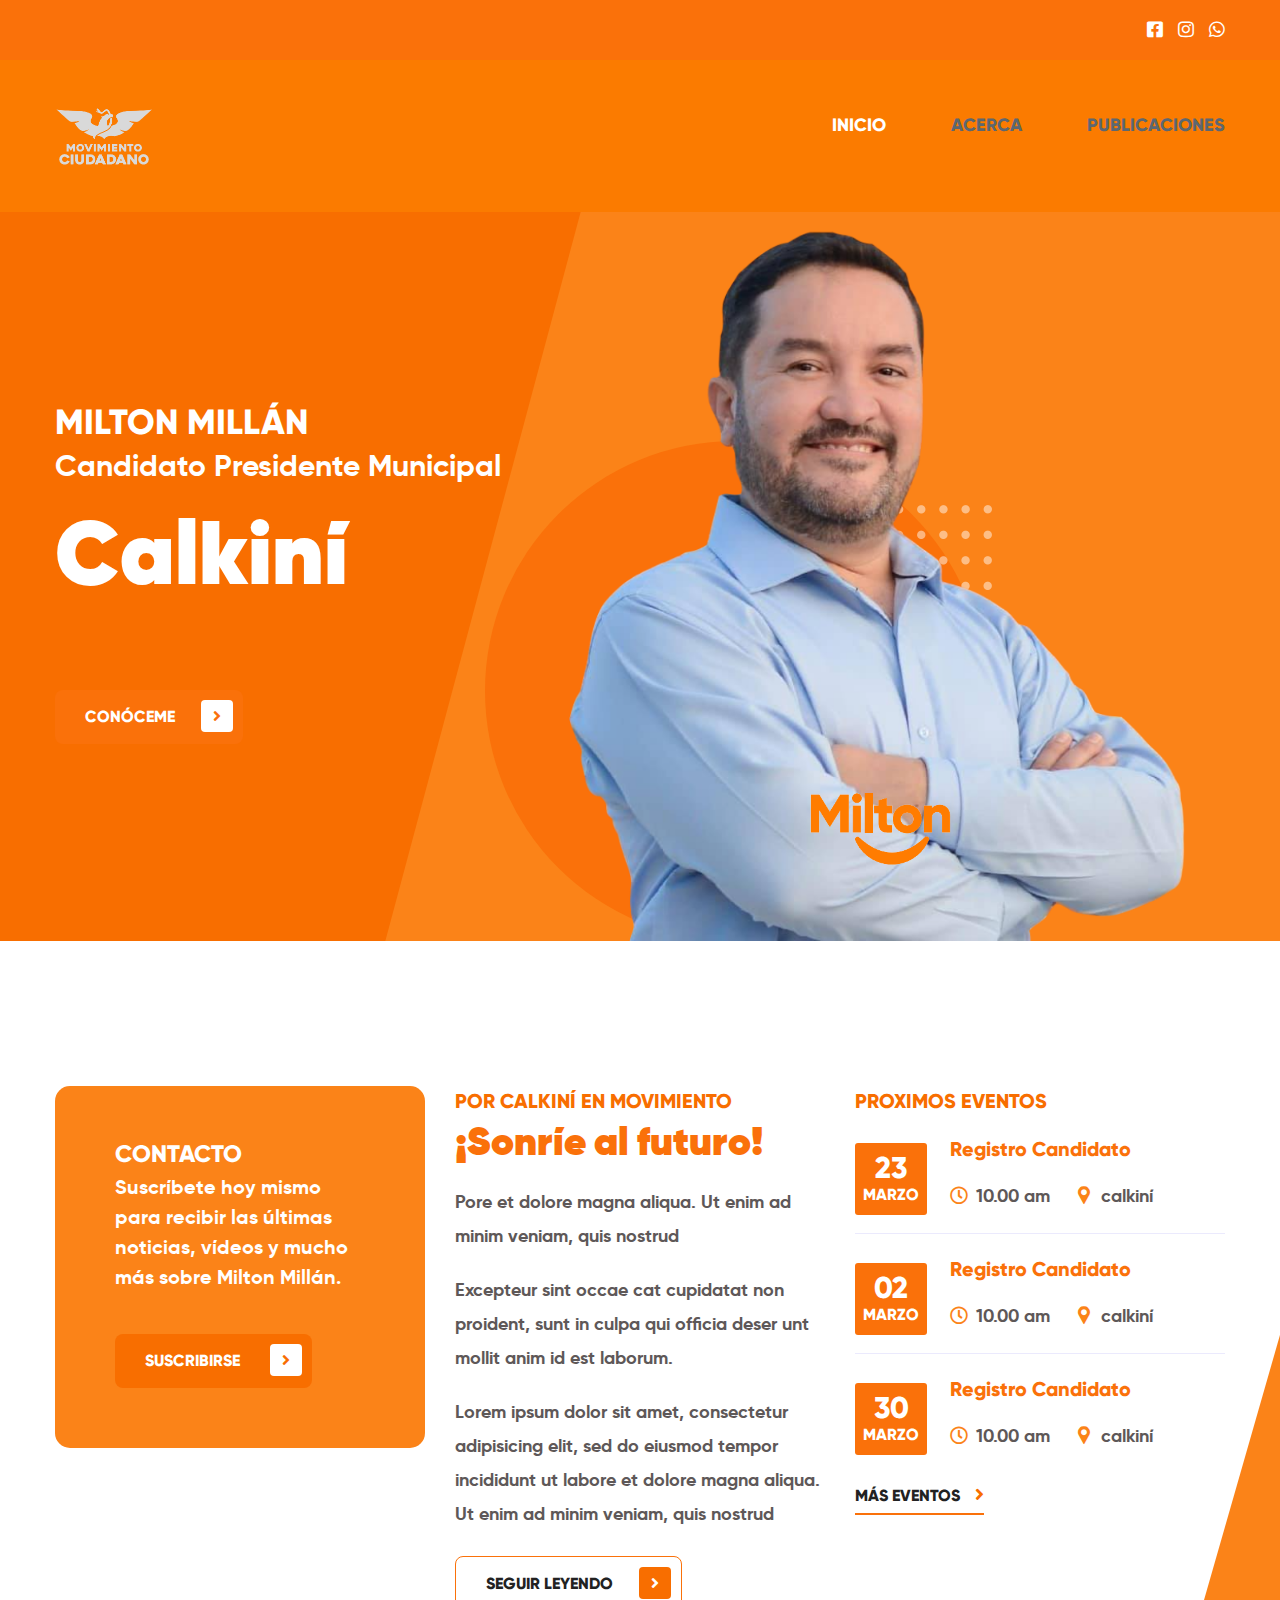
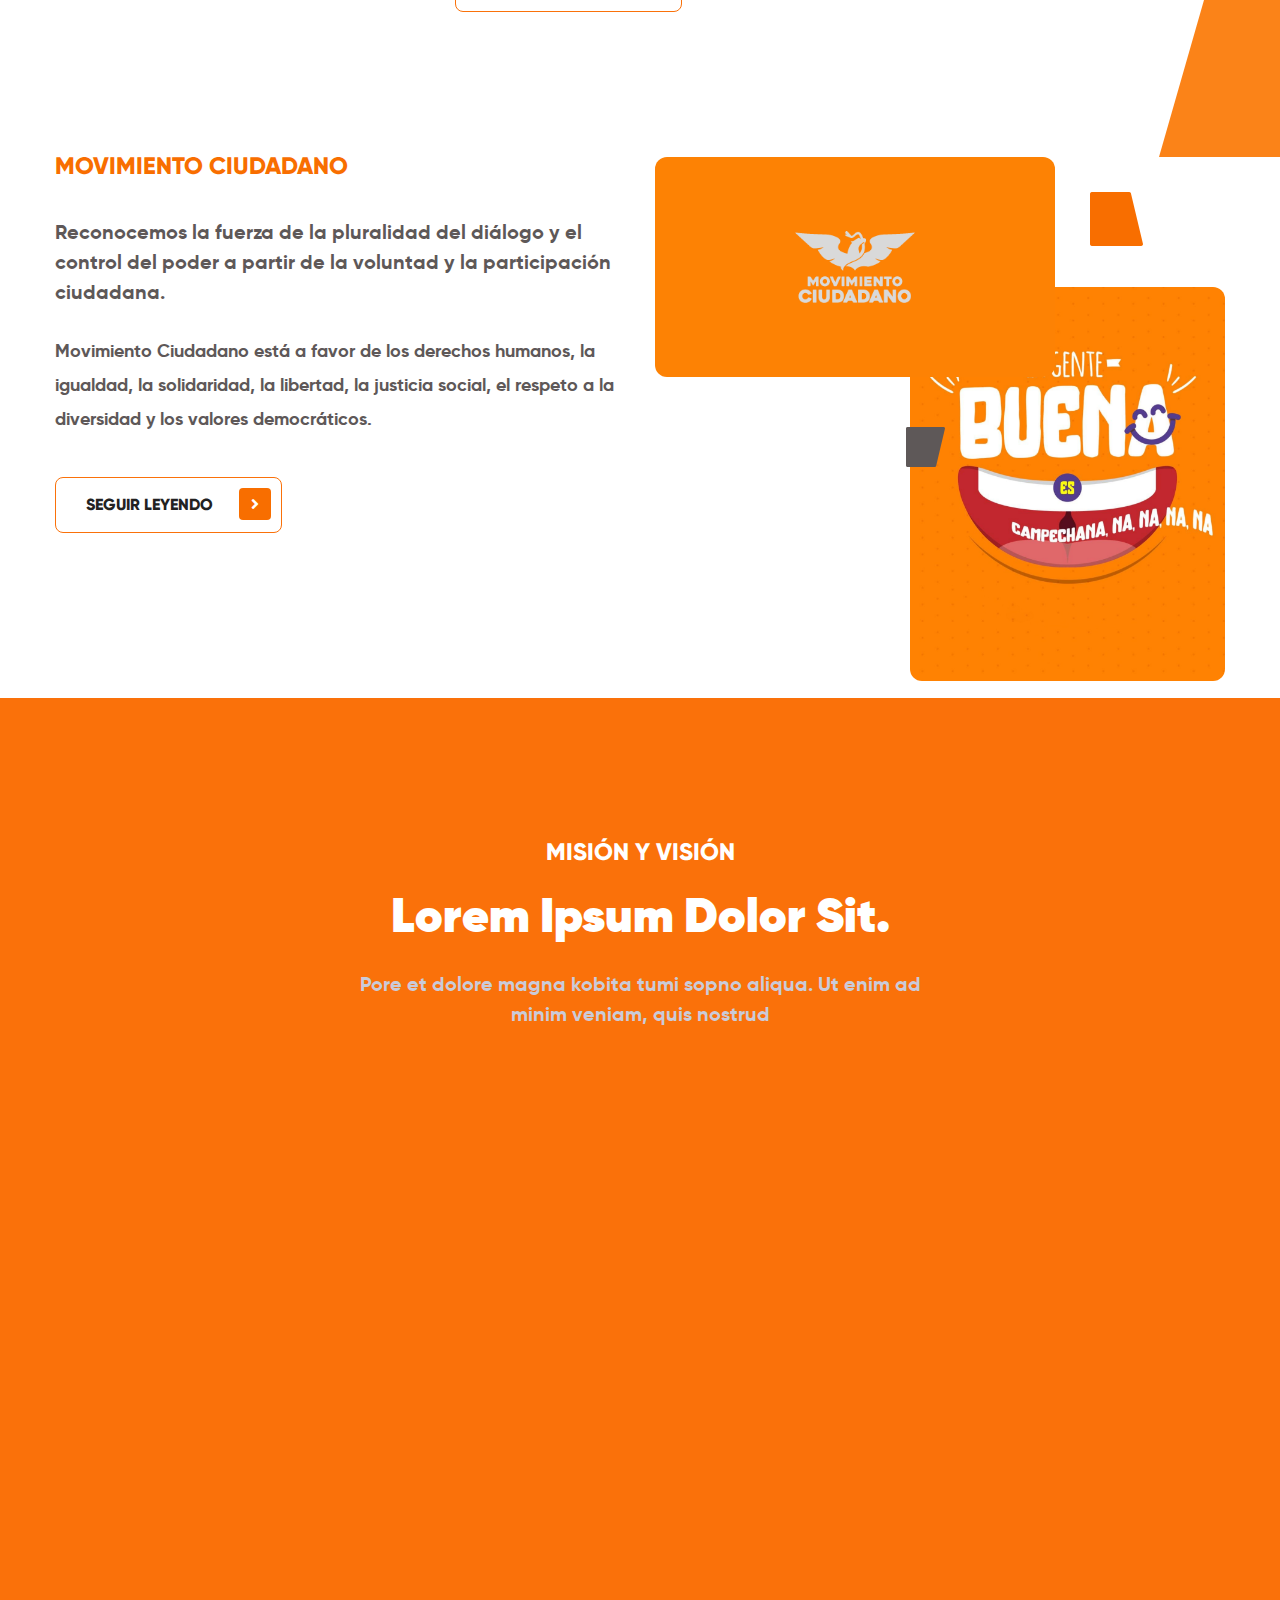
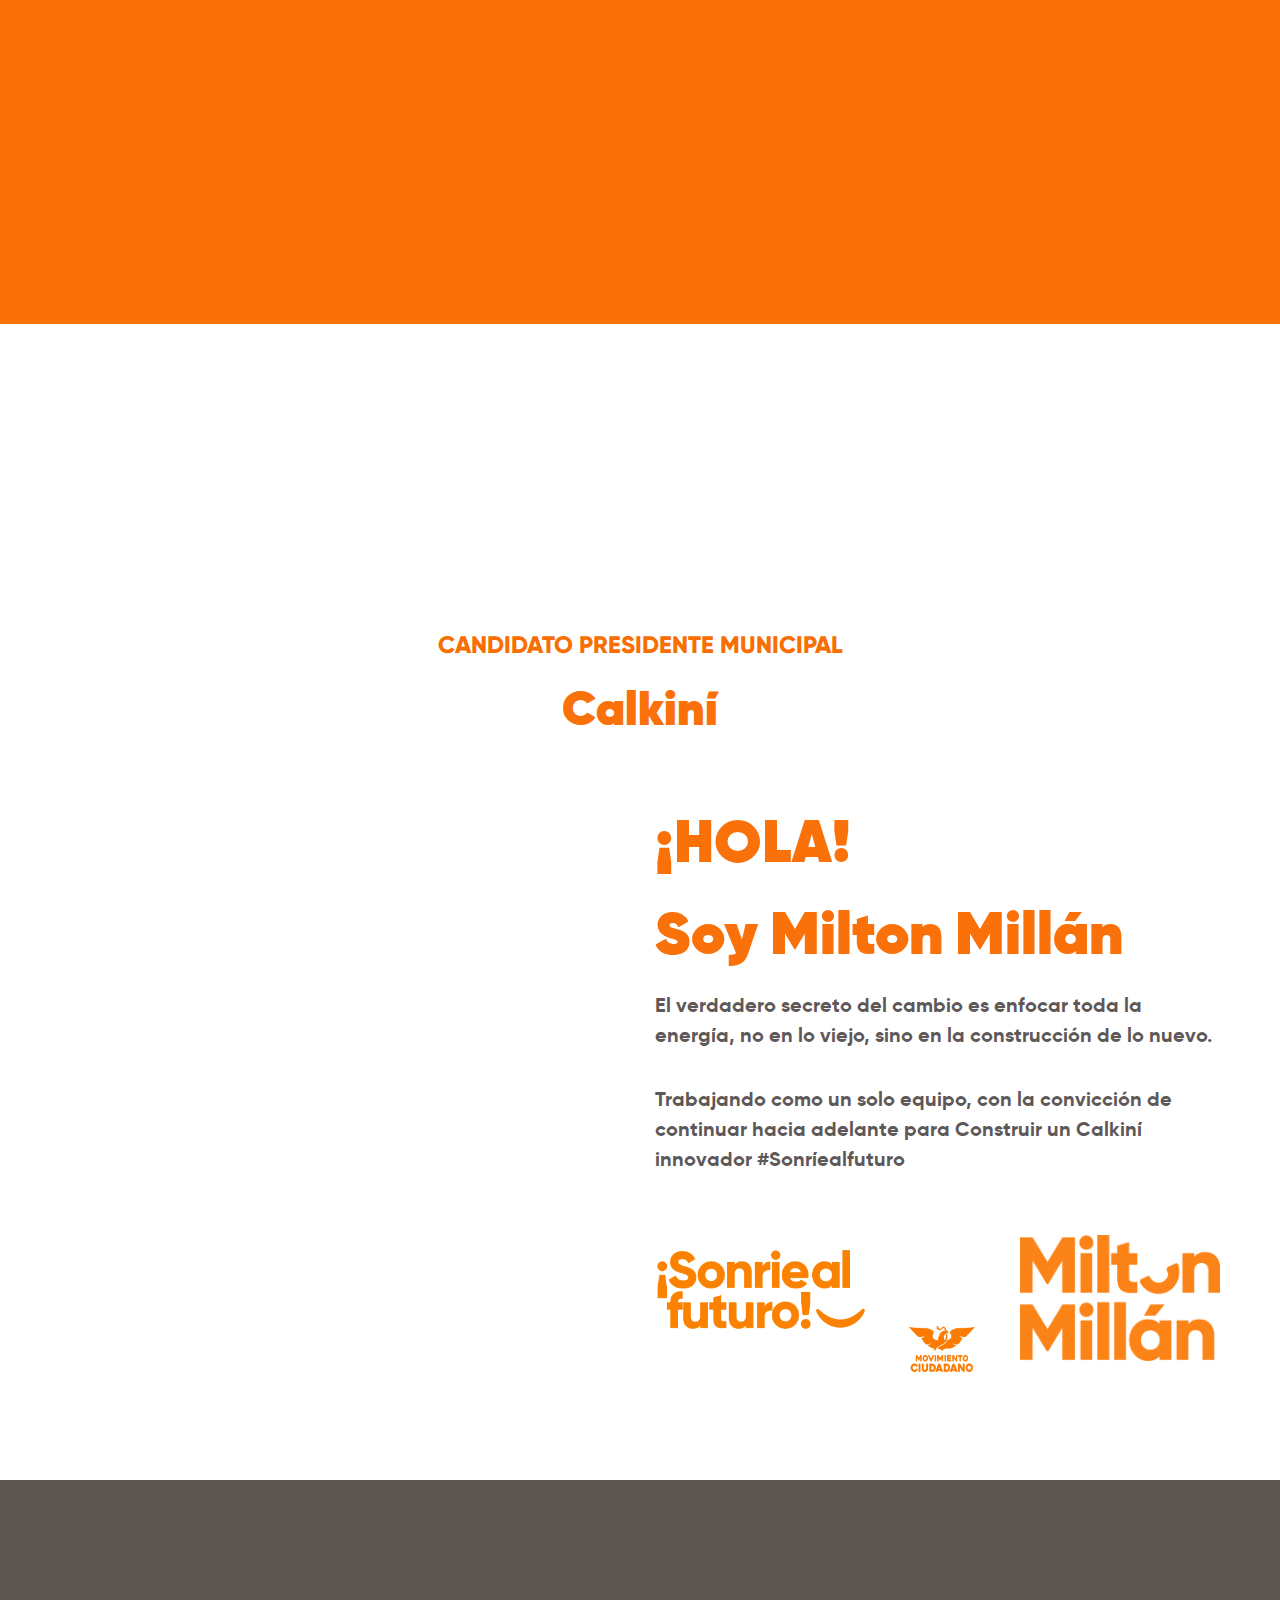
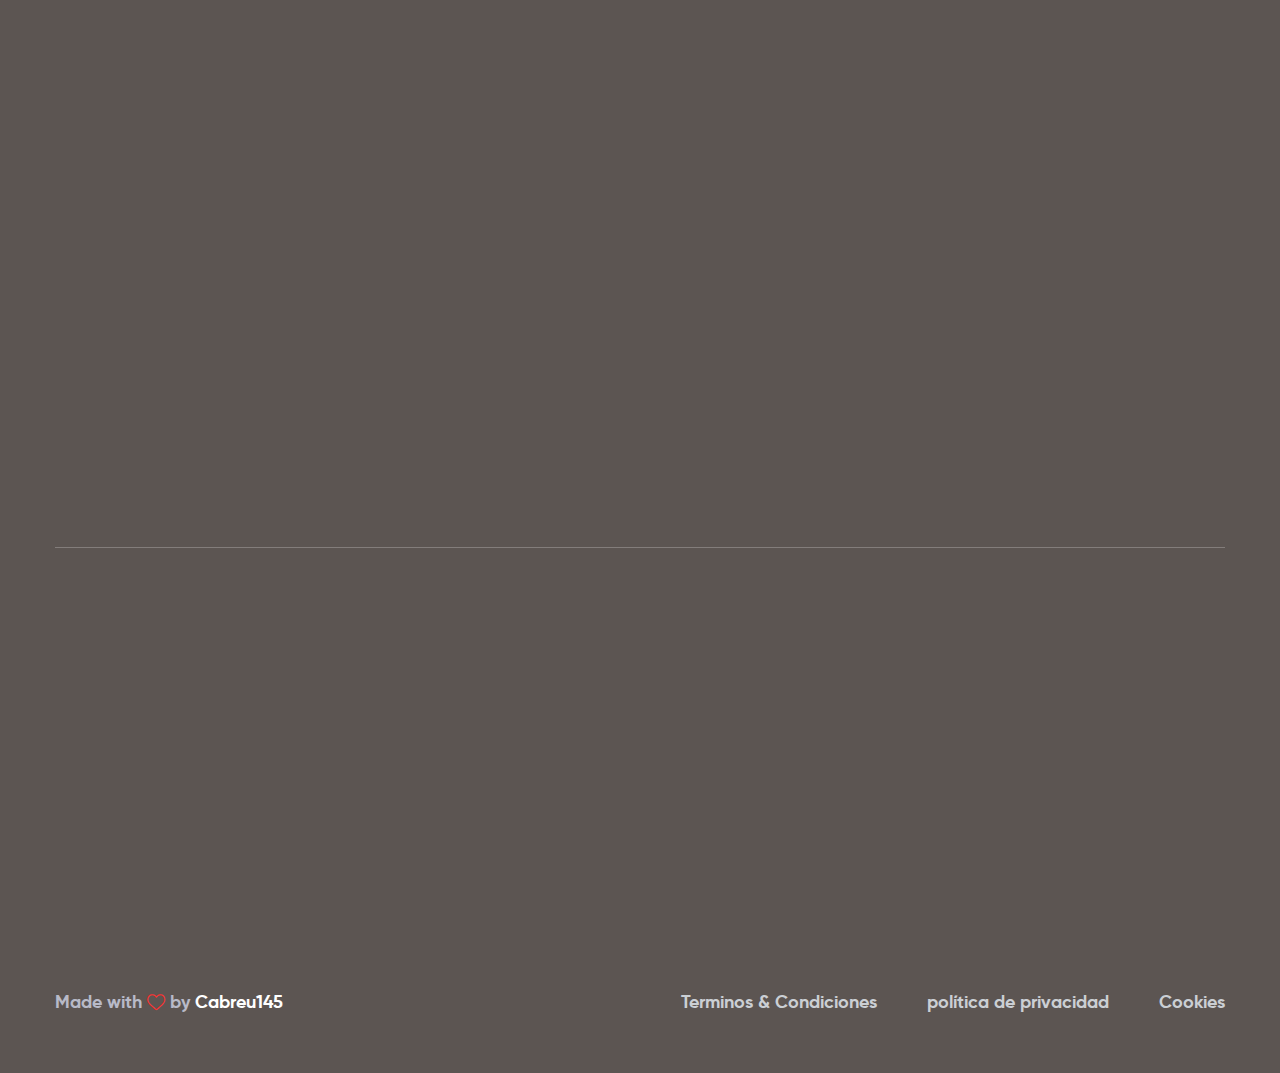
==== commit e2512b83: "diseno sin propouestas" ====
--- a/index.html
+++ b/index.html
@@ -39,6 +39,34 @@
     <link rel="stylesheet" href="assets/css/style.css">
     <link rel="stylesheet" href="assets/css/responsive.css">
 
+    <script src="https://cdn.onesignal.com/sdks/OneSignalSDK.js" async=""></script>
+    <script>
+        var OneSignal = window.OneSignal || [];
+        OneSignal.push(function () {
+            OneSignal.init({
+                appId: "ec9fe516-f8f6-4081-b60b-e29dbbc72ac2",
+                promptOptions: {
+                    customlink: {
+                        enabled: true, /* Required to use the Custom Link */
+                        style: "button", /* Has value of 'button' or 'link' */
+                        size: "large", /* One of 'small', 'medium', or 'large' */
+                        color: {
+                            button: '#FA710A', /* Color of the button background if style = "button" */
+                            text: '#FFFFFF', /* Color of the prompt's text */
+                        },
+                        text: {
+                            subscribe: "Suscribirse", /* Prompt's text when not subscribed */
+                            
+                            explanation: "Ya estas Suscrito", /* Optional text appearing before the prompt button */
+                        },
+                        unsubscribeEnabled: false, /* Controls whether the prompt is visible after subscription */
+                    }
+                }
+            });
+        });
+    </script>
+
+
 </head>
 
 <body>
@@ -75,9 +103,9 @@
                         <div class="header_top_three_inner_right float-right">
                             <div class="header_top_three_inner_right_social">
                                 <div class="header_top_three_inner_right_social-list">
-                                    <a href="#" aria-label="twitter"><i class="fab fa-twitter"></i></a>
-                                    <a href="#" aria-label="facebook"><i class="fab fa-facebook-square"></i></a>
-                                    <a href="#" aria-label="instagram"><i class="fab fa-instagram"></i></a>
+                                    
+                                    <a href="https://www.facebook.com/soymiltonmillan/" aria-label="facebook"><i class="fab fa-facebook-square"></i></a>
+                                    <a href="https://www.instagram.com/soymiltonmillan" aria-label="instagram"><i class="fab fa-instagram"></i></a>
                                     <a href="#" aria-label="whatsapp"><i class="fab fa-whatsapp"></i></a>
                                 </div>
                             </div>
@@ -162,13 +190,13 @@
                                 <div class="donation_taker_content">
                                     <h3 style="color: white;">Contacto</h3>
 
-                                    <p>Pore et dolore magna aliqua. Ut enim ad minim veniam, quis nostrud</p>
+                                    <p>Suscríbete hoy mismo para recibir las últimas noticias, vídeos y mucho más sobre Milton Millán.</p>
                                 </div>
                                 <div class="donation_taker_input_box">
 
                                 </div>
-                                <div class="donation_taker_btn">
-                                    <a href="#" class="thm-btn">Suscribirse <i class="fa fa-angle-right"></i></a>
+                                <div class="donation_taker_btn onesignal-customlink-subscribe">
+                                    <a href="https://www.youtube.com/channel/UCWpTtH3ELSnHmOFmfPJ9LtQ?sub_confirmation=1" class="thm-btn onesignal-customlink-explanation">Suscribirse <i class="fa fa-angle-right"></i></a>
                                 </div>
                             </div>
                         </div>
@@ -176,8 +204,9 @@
                     <div class="col-xl-4">
                         <div class="top_section_one_preface">
                             <div class="top_section_one_preface_title">
-                                <h4>Se parte del movimiento</h4>
-                                <h2>Lorem, ipsum.</h2>
+                                <h4>Por Calkiní 
+                                    en Movimiento</h4>
+                                <h2>¡Sonríe al futuro!</h2>
                             </div>
                             <div class="top_section_one_preface_text">
                                 <p class="text-1">Pore et dolore magna aliqua. Ut enim ad minim veniam, quis nostrud</p>
@@ -254,24 +283,25 @@
                             <div class="block-title text-left">
                                 <h4>Movimiento Ciudadano</h4>
                                 <h2></h2>
-                                <p class="block-title-text">Reconocemos la fuerza de la pluralidad del diálogo y el 
+                                <p class="block-title-text">Reconocemos la fuerza de la pluralidad del diálogo y el
                                     control del poder a partir de la voluntad y la participación ciudadana.</p>
                             </div>
                             <div class="about_one_left_text">
-                                <p>Movimiento Ciudadano está a favor de los derechos humanos, la igualdad, la solidaridad, la libertad, la justicia social, el respeto a la diversidad y los 
-                                    valores democráticos.  </p>
+                                <p>Movimiento Ciudadano está a favor de los derechos humanos, la igualdad, la
+                                    solidaridad, la libertad, la justicia social, el respeto a la diversidad y los
+                                    valores democráticos. </p>
                             </div>
                             <div class="top_section_one_preface_btn about_one_btn">
-                                <a href="#" class="thm-btn">Seguir Leyendo<i class="fa fa-angle-right"></i></a>
+                                <a href="https://movimientociudadano.mx/nuestra-historia" class="thm-btn">Seguir Leyendo<i class="fa fa-angle-right"></i></a>
                             </div>
                         </div>
                     </div>
                     <div class="col-xl-6 col-lg-6">
                         <div class="about_one_right">
-                            <div class="">
-                                <img src="assets/images/about/about-one-img-1.jpg" alt="">
+                            <div class="about_one_right_img">
+                                <img src="assets/images/Recurso 1.png"  alt="">
                                 <div class="about_one_right_last_img">
-                                    <img src="assets/images/about/about-one-img-2.jpg" alt="">
+                                    <img src="assets/images/about/about-one-img-2.png" style="width: 315px;" alt="">
                                 </div>
                             </div>
                         </div>
@@ -356,9 +386,9 @@
                             <div class="volunteer_one_inner_left">
                                 <h4 style="color: white;">Contactanos</h4>
                                 <h2>Redes Sociales</h2>
-                                <a href="" class="icon-button twitter"><i class="fab fa-twitter"></i><span></span></a>
-                                <a href="" class="icon-button facebook"><i class="fab fa-facebook"></i><span></span></a>
-                                <a href="" class="icon-button instagram"><i
+                                
+                                <a href="https://www.facebook.com/soymiltonmillan/" class="icon-button facebook"><i class="fab fa-facebook"></i><span></span></a>
+                                <a href="https://www.instagram.com/soymiltonmillan" class="icon-button instagram"><i
                                         class="fab fa-instagram"></i><span></span></a>
                                 <a href="" class="icon-button whastapp"><i class="fab fa-whatsapp"></i><span></span></a>
                             </div>
@@ -378,8 +408,6 @@
                 <div class="block-title text-center">
                     <h4>Candidato Presidente Municipal</h4>
                     <h2>Calkiní</h2>
-                    <p class="block-title-text">Pore et dolore magna kobita tumi sopno aliqua. Ut enim ad<br>minim
-                        veniam, quis nostrud</p>
                 </div>
                 <div class="row">
                     <div class="col-xl-5 col-lg-5">
@@ -396,15 +424,13 @@
                     <div class="col-xl-7 col-lg-7">
                         <div class="candidate_one_right">
                             <div class="candidate_one_right_title">
-                                <h2>Lorem ipsum dolor sit amet.</h2>
-                                <p>Pore et dolore magna kobita tumi sopno aliqua. Ut enim ad minim veniam, quis nostrud
-                                </p>
+                                <h2>¡HOLA!</h2>
+                                <h2> Soy Milton Millán</h2>
+                                <p>El verdadero secreto del cambio es enfocar toda la energía, no en lo viejo, sino en la construcción de lo nuevo.</p> <br>
+                                <p>Trabajando como un solo equipo, con la convicción de continuar hacia adelante para Construir un Calkiní innovador #Sonríealfuturo</p>
                             </div>
                             <div class="candidate_one_right_text">
-                                <p>Excepteur sint occae cat cupidatat non proident, sunt in culpa qui officia deser unt
-                                    mollit anim id est labom dolor sit amet, consectetur adipisicing elit, sed do
-                                    eiusmod te tomader majhe ki keu ase mpor incidi dunt ut labore et dolore magna
-                                    aliqua.</p>
+                            
                             </div>
                             <div class="candidate_one_signature">
                                 <div class="candidate_one_signature_img">
@@ -535,14 +561,12 @@
                                             alt=""></a>
                                 </div>
                                 <div class="footer-widget__about_logo_text">
-                                    <p>Erosor sit amet, consectetur adipisicing elit, sed do eiusmod tempor incididunt
-                                        ut labore et dolore magna aliqua. Ut enim ad minim veniam, quis nostrud
-                                        exercitation</p>
+                                    <p>¡Sonríe al futuro!</p>
                                 </div>
                                 <div class="site_footer_one_bottom__social">
-                                    <a href="#"><i class="fab fa-twitter"></i></a>
-                                    <a href="#"><i class="fab fa-facebook-square"></i></a>
-                                    <a href="#"><i class="fab fa-instagram"></i></a>
+                                    
+                                    <a href="https://www.facebook.com/soymiltonmillan/"><i class="fab fa-facebook-square"></i></a>
+                                    <a href="https://www.instagram.com/soymiltonmillan"><i class="fab fa-instagram"></i></a>
                                     <a href="#"><i class="fab fa-whatsapp"></i></a>
 
                                 </div>
@@ -614,7 +638,8 @@
                     <div class="site_footer_one_menu_Designed_by">
                         <p>Made with<span class="icon-010-heart heart_icon" style="color: rgb(255, 49, 49);"></span>by
                             <span class="name"><a style="color: inherit; text-decoration:none;"
-                                    href="http://devend.me/newport/">Cabreu145</span></a></p>
+                                    href="http://devend.me/newport/">Cabreu145</span></a>
+                        </p>
                     </div>
                     <ul class="site_footer_one_menu_list list-unstyled">
                         <li><a href="#">Terminos & Condiciones</a></li>
@@ -661,7 +686,7 @@
                     var clima = document.querySelector('#clima')
 
 
-                    
+
 
                     fetch('https://api.weatherapi.com/v1/current.json?key=8ac65309ca194f528bc193211211004&q=calkini-campeche-mexico')
                         .then(res => res.json())
@@ -674,9 +699,9 @@
             </ul><!-- /.mobile-nav__contact -->
             <div class="mobile-nav__top">
                 <div class="mobile-nav__social">
-                    <a href="#" aria-label="twitter"><i class="fab fa-twitter"></i></a>
-                    <a href="#" aria-label="facebook"><i class="fab fa-facebook-square"></i></a>
-                    <a href="#" aria-label="instagram"><i class="fab fa-instagram"></i></a>
+                   
+                    <a href="https://www.facebook.com/soymiltonmillan/" aria-label="facebook"><i class="fab fa-facebook-square"></i></a>
+                    <a href="https://www.instagram.com/soymiltonmillan" aria-label="instagram"><i class="fab fa-instagram"></i></a>
                     <a href="#" aria-label="whatsapp"><i class="fab fa-whatsapp"></i></a>
 
                 </div><!-- /.mobile-nav__social -->
@@ -698,11 +723,7 @@
             </form>
         </div>
     </div>
-    <script src="assets/js/sdk.min.js" onload="indigitall.init({
-    appKey: 'd6d1f0c0-07d5-46e6-b02c-81329aa4c3c4',
-    workerPath: 'assets/js/worker.min.js',
-  })" async>
-</script>
+
 
 
     <script src="assets/js/jquery.min.js"></script>
--- a/assets/css/style.css
+++ b/assets/css/style.css
@@ -2424,7 +2424,7 @@
   transition: all 500ms ease;
 }
 .candidate_one_video__btn:hover {
-  color: var(--thm-primary);
+  color: var(--thm-gray);
 }
 
 .candidate_one_right {
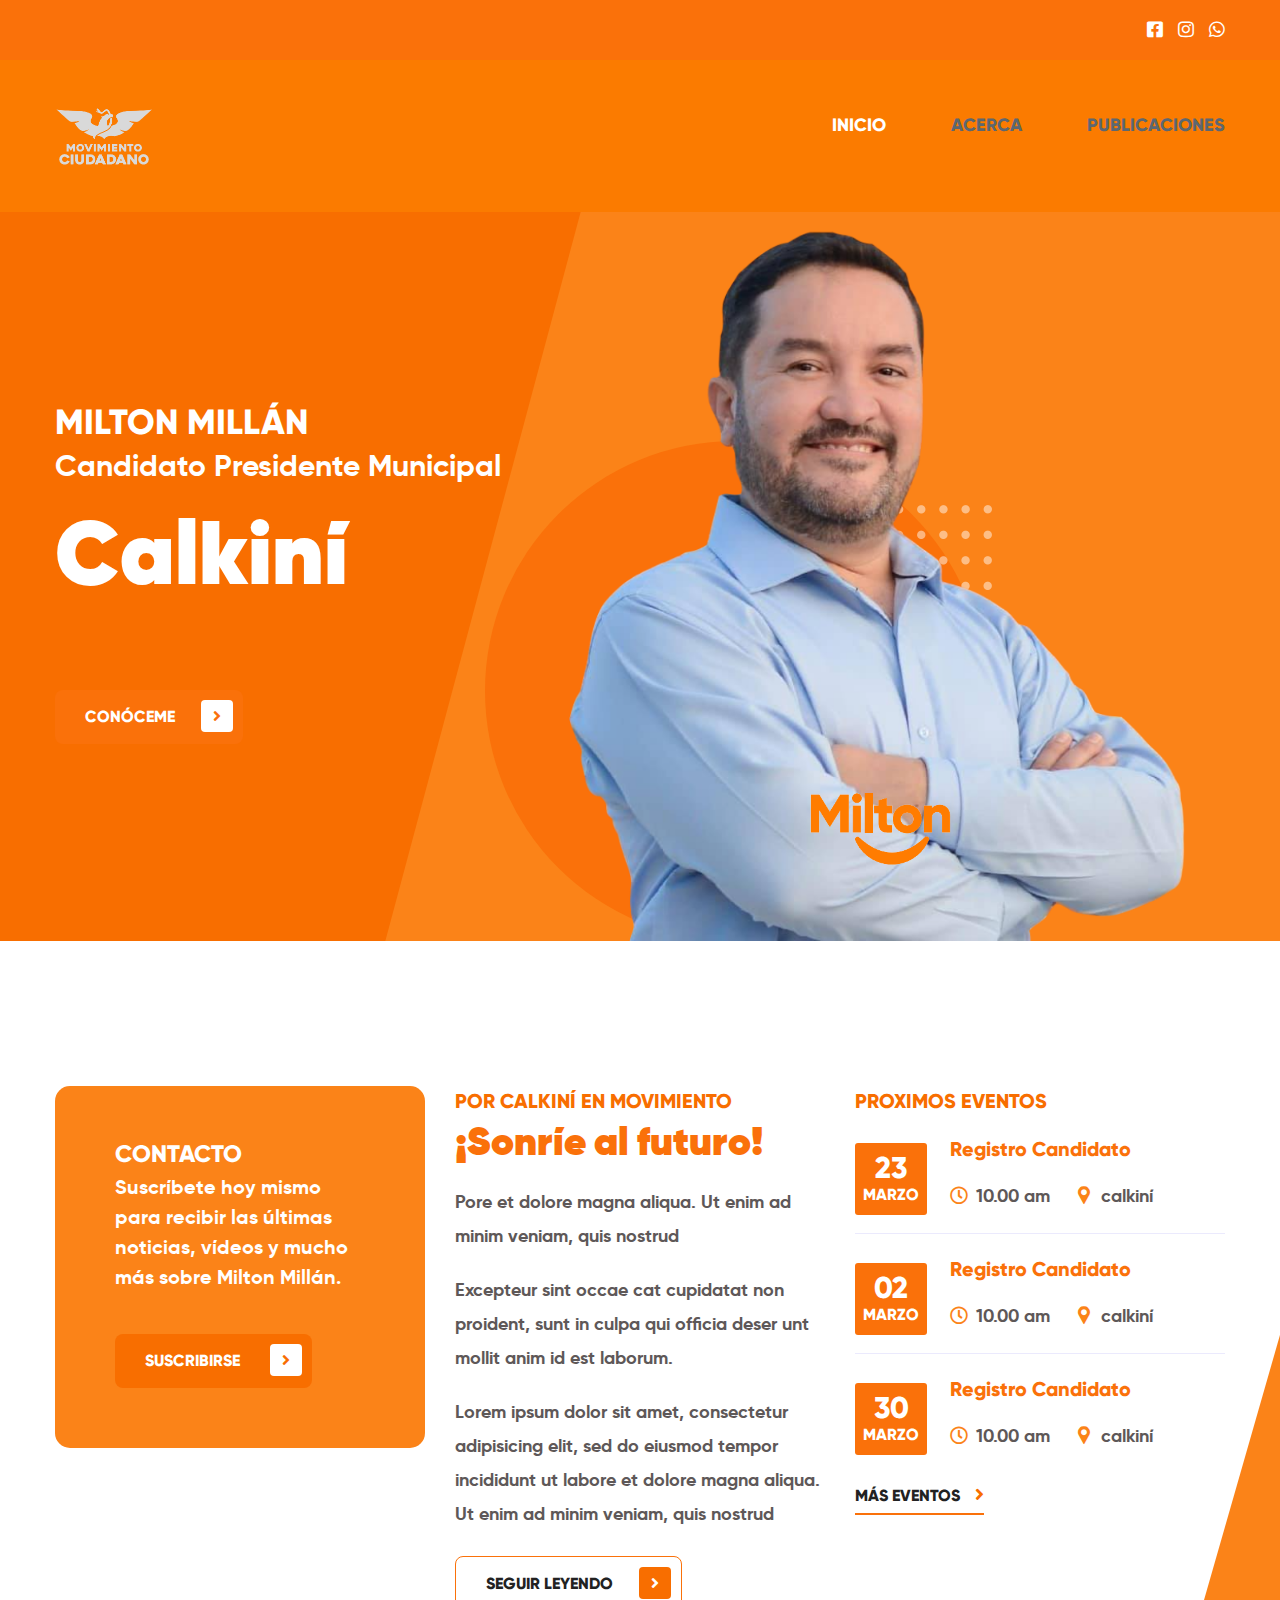
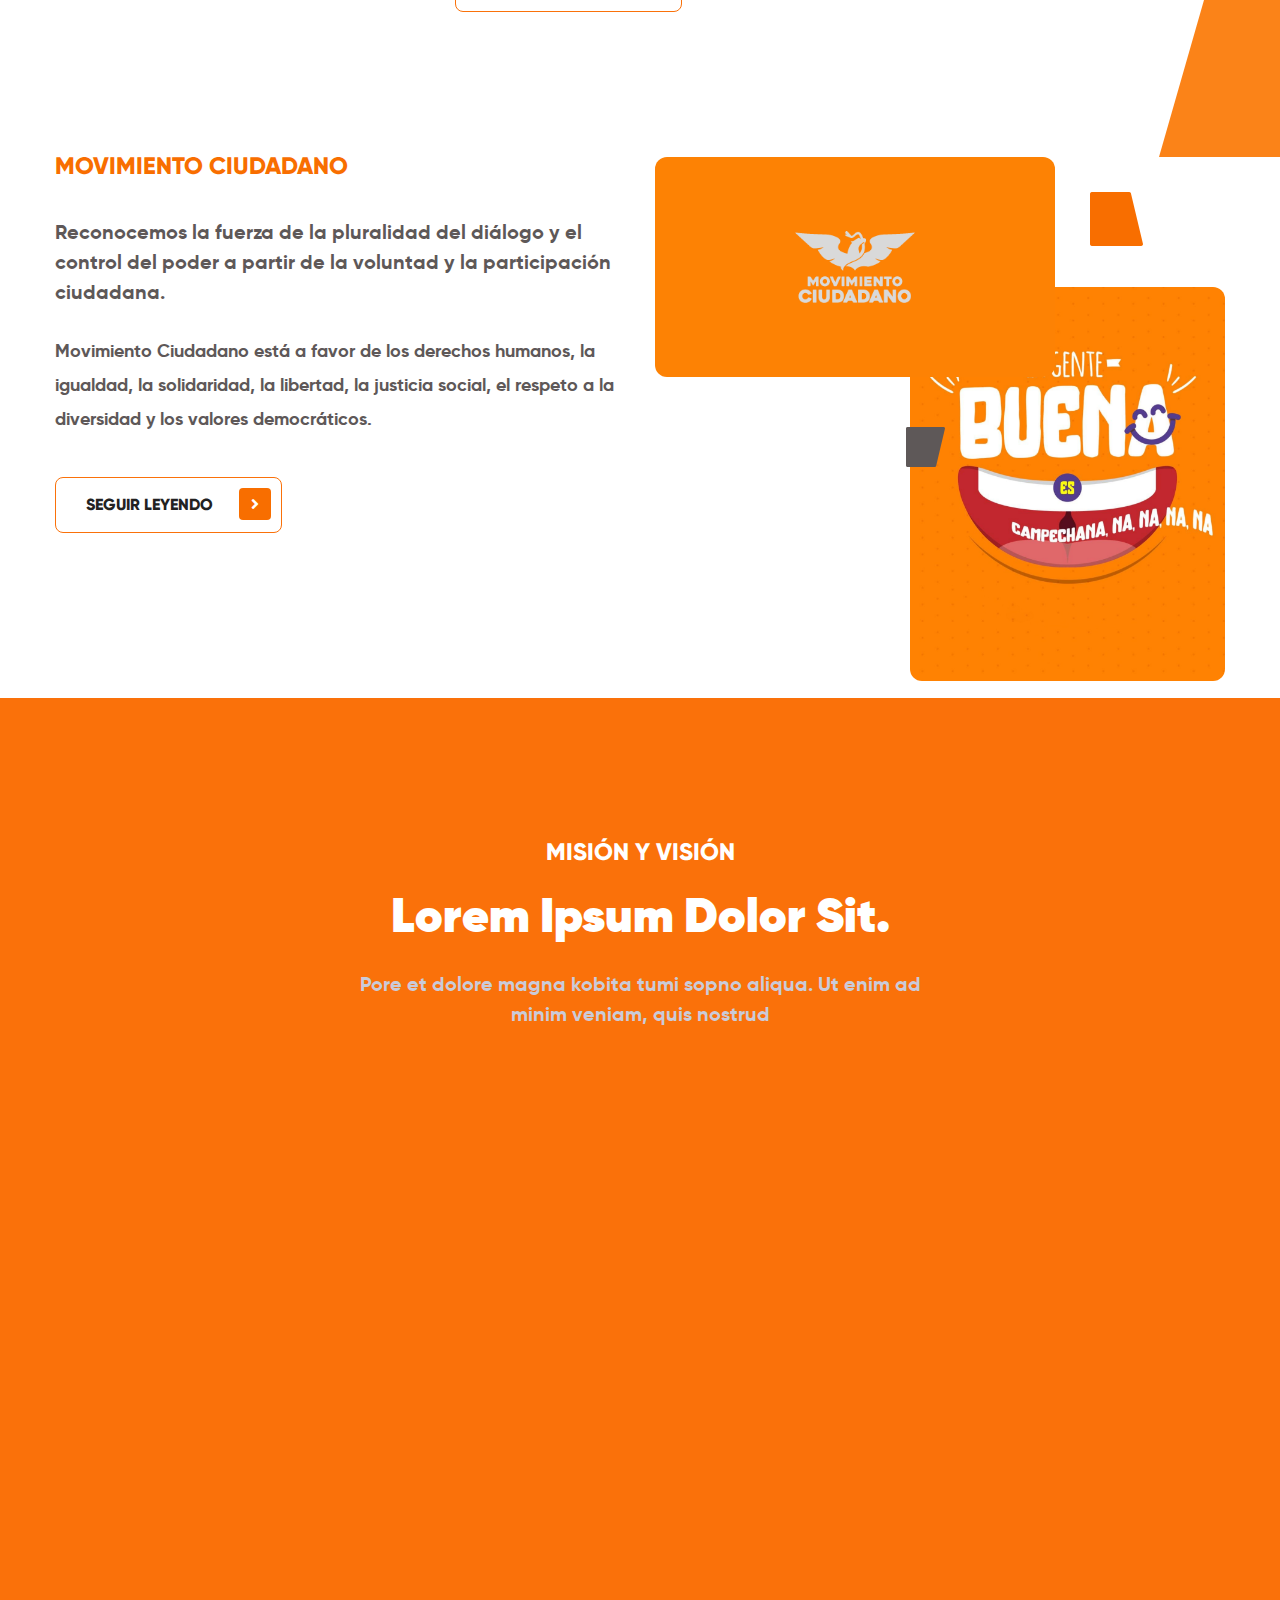
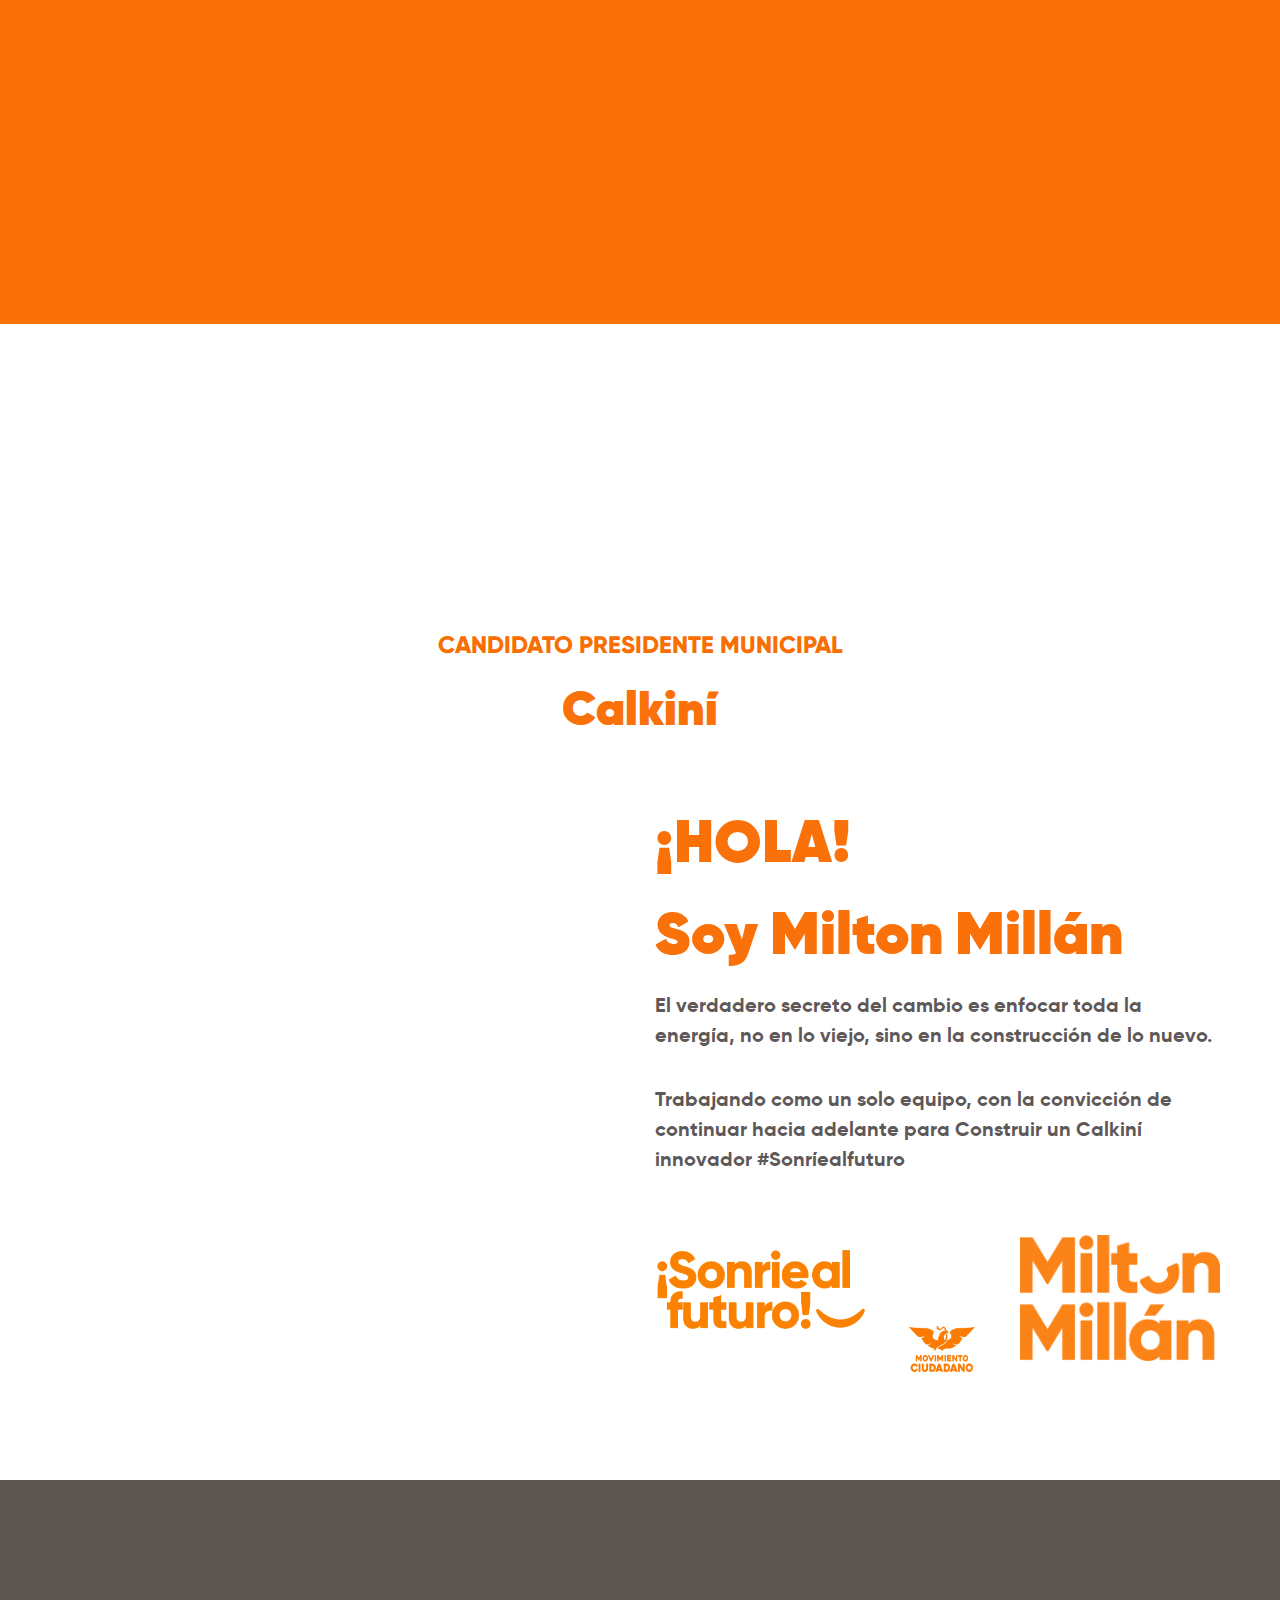
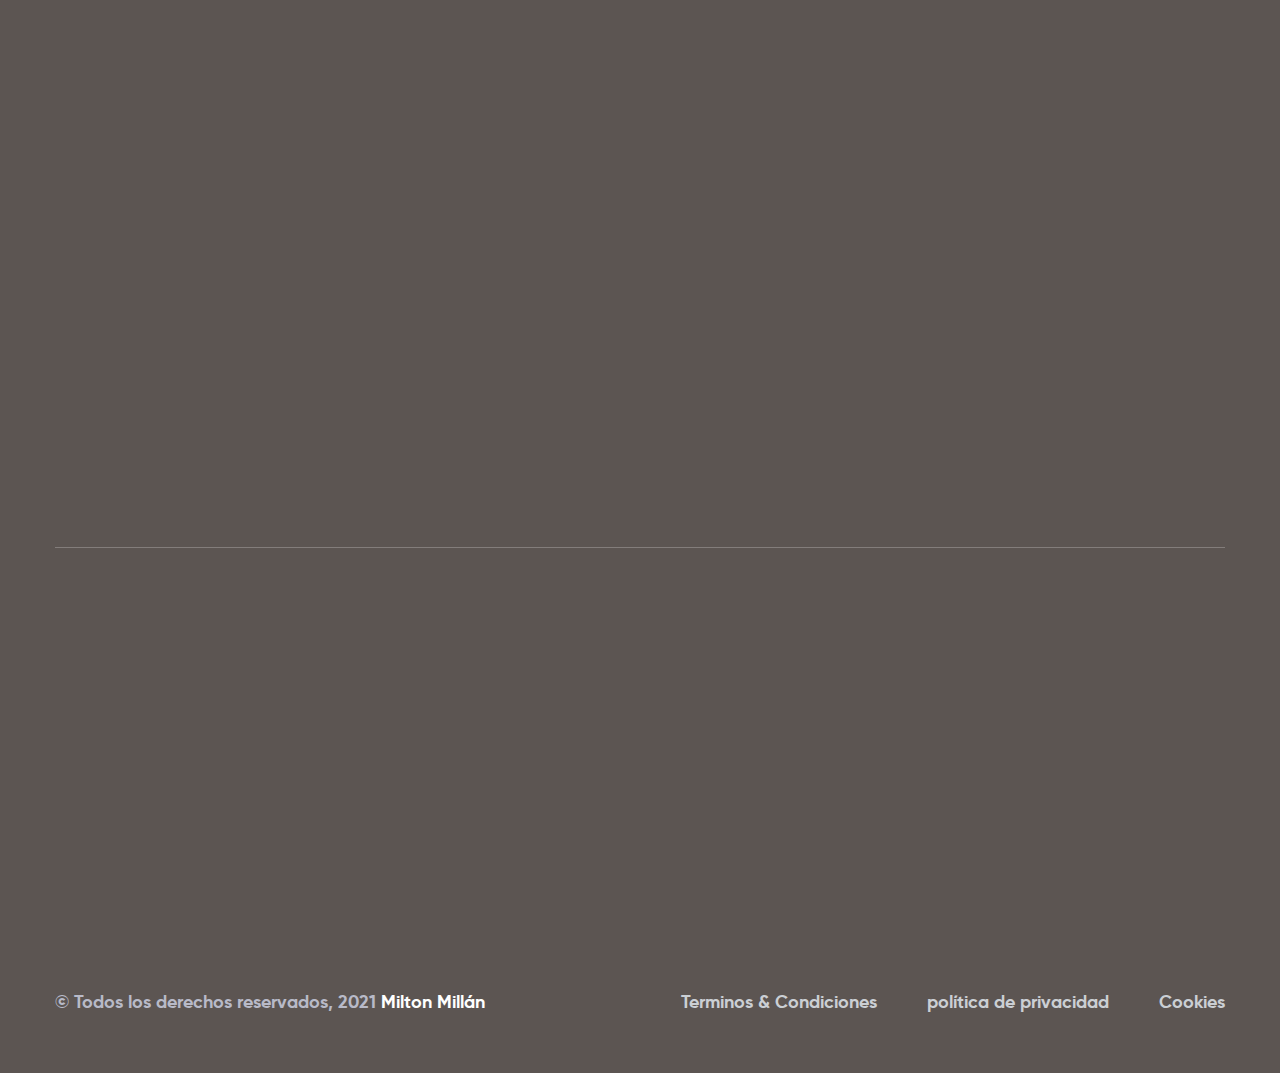
==== commit 360951d4: "acerca de" ====
--- a/index.html
+++ b/index.html
@@ -138,7 +138,7 @@
                                     <li class="dropdown current">
                                         <a href="index.html">Inicio</a>
                                     </li>
-                                    <li><a href="#">Acerca</a></li>
+                                    <li class="dropdown"><a href="about.html">Acerca</a></li>
                                     <li class="dropdown">
                                         <a href="#">Publicaciones</a>
                                     </li>
@@ -170,7 +170,7 @@
                                 <h4>Milton Millán</h4>
                                 <p>Candidato Presidente Municipal </p>
                                 <h2>Calkiní</h2>
-                                <a href="#" class="thm-btn">Conóceme<i class="fa fa-angle-right"></i></a>
+                                <a href="about.html" class="thm-btn">Conóceme<i class="fa fa-angle-right"></i></a>
                             </div>
                         </div>
                     </div>
@@ -636,10 +636,8 @@
                 </div>
                 <div class="site_footer_one_menu">
                     <div class="site_footer_one_menu_Designed_by">
-                        <p>Made with<span class="icon-010-heart heart_icon" style="color: rgb(255, 49, 49);"></span>by
-                            <span class="name"><a style="color: inherit; text-decoration:none;"
-                                    href="http://devend.me/newport/">Cabreu145</span></a>
-                        </p>
+                        <p>© Todos los derechos reservados, 2021 <span
+                                class="name">Milton Millán</span></p>
                     </div>
                     <ul class="site_footer_one_menu_list list-unstyled">
                         <li><a href="#">Terminos & Condiciones</a></li>
